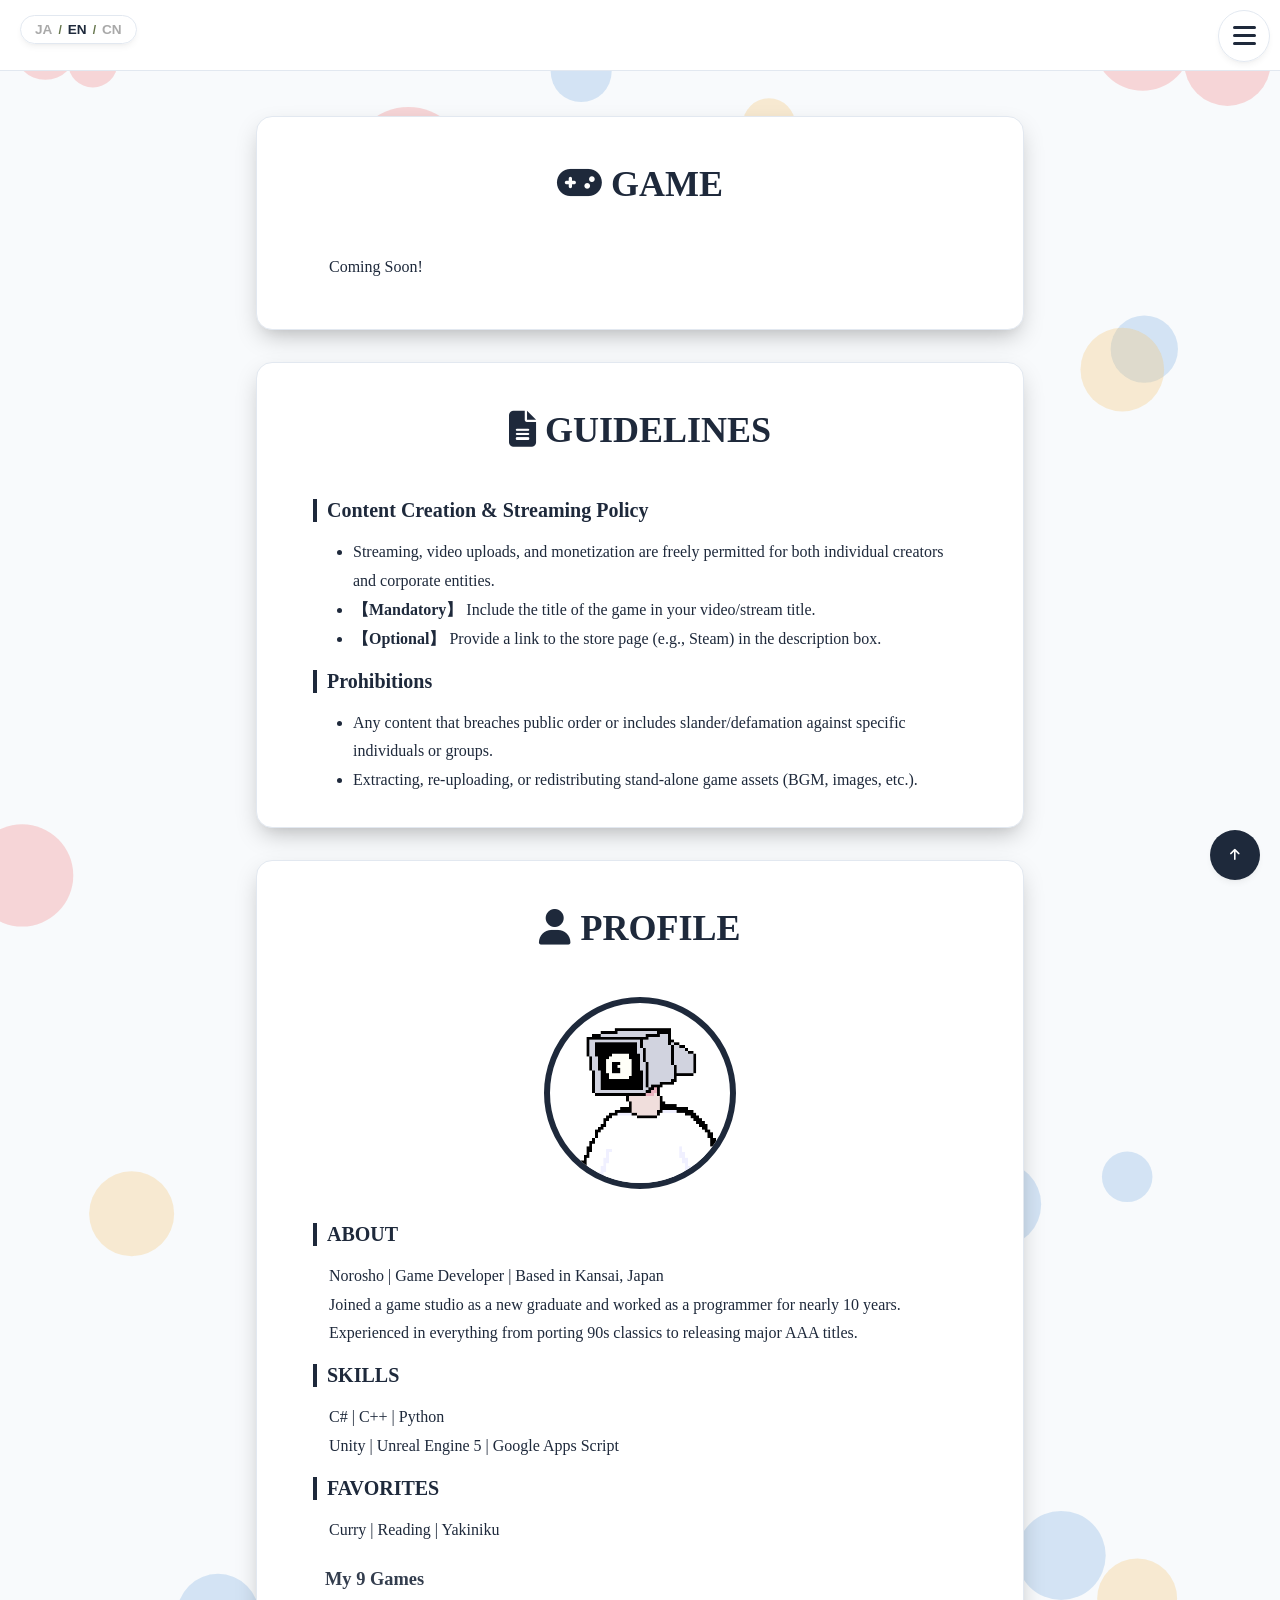
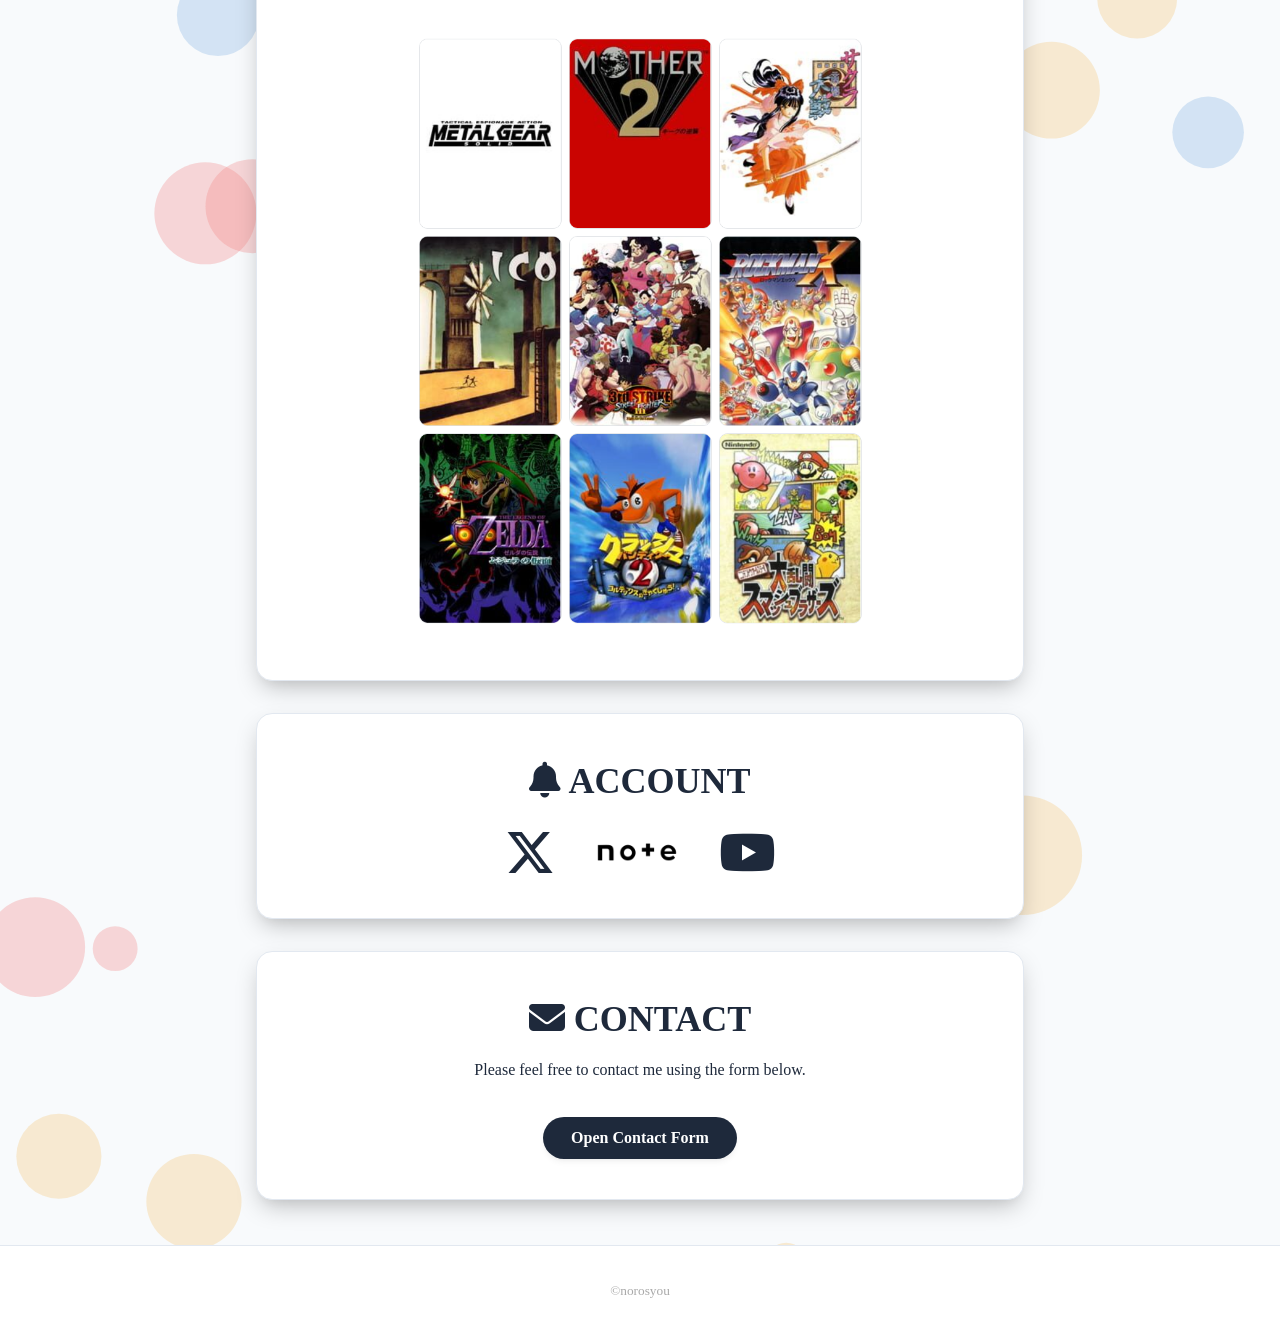
==== en/index.html @ 713cfb9b "tyousei" ====
<!DOCTYPE html>
<html lang="ja">
<head>
	<meta charset="utf-8">
	<title>norosyou</title>
	<meta name="description"  content="Game Developer norosyou's Official Website">
	<meta name="viewport" content="width=device-width,initial-scale=1.0">
	<link rel="stylesheet" type="text/css" href="../css/style.css">
	<link rel="stylesheet" href="https://cdnjs.cloudflare.com/ajax/libs/font-awesome/6.5.1/css/all.min.css"></head>
<body>
	<canvas id="bg-canvas"></canvas>
	<!-- 左上固定またはヘッダー左側に配置する言語切替ボタン -->
    <div class="lang-switch-container">
        <a href="../ja/index.html?noredirect=true" class="lang-switch-btn">JA</a>	
        <span class="lang-switch-divider">/</span>
        <a href="../en/index.html?noredirect=true" class="lang-switch-btn active">EN</a>
        <span class="lang-switch-divider">/</span>
        <a href="../zh-CN/index.html?noredirect=true" class="lang-switch-btn">CN</a>
    </div>	
	<header id="header">
	</header>
	<div class="openbtn1"><span></span><span></span><span></span></div>
	<nav id="g-nav">
		<div id="g-nav-list">
			<ul>
    <li><a id="GameBtn" href="#" class="fa fa-gamepad"> GAME</a></li>  
    <li><a id="GuidelinesBtn" href="#" class="fa fa-file-text"> GUIDELINES</a></li>
			<li><a id="ProfileBtn" href="#" class="fa fa-user"> PROFILE</a></li>  
			<li><a id="AccountBtn" href="#" class="fa fa-bell"> ACCOUNT</a></li>  
			<li><a id="ContactBtn" href="#" class="fa fa-envelope"> CONTACT</a></li>  
			</ul>
		</div>
	</nav>
	<div class="circle-bg"></div>
	<main id="main">
<section>
<div id="Game"></div>
<h1><i class="fa fa-gamepad"></i> GAME</h1>
<p>Coming Soon!</p>
</section>
<section>
<div id="Guidelines"></div>
<h1><i class="fa fa-file-text"></i> GUIDELINES</h1>			
<h2>Content Creation & Streaming Policy</h2>
<ul>
	<li>Streaming, video uploads, and monetization are freely permitted for both individual creators and corporate entities.</li>
	<li><strong>【Mandatory】</strong> Include the title of the game in your video/stream title.</li>
	<li><strong>【Optional】</strong> Provide a link to the store page (e.g., Steam) in the description box.</li>
</ul>
<h2>Prohibitions</h2>
<ul>
<li>Any content that breaches public order or includes slander/defamation against specific individuals or groups.</li>
<li>Extracting, re-uploading, or redistributing stand-alone game assets (BGM, images, etc.).</li>
</ul>
</section>
		<section>
			<div id="Profile"></div>
    		<h1><i class="fa fa-user"></i> PROFILE</h1>
			<div id="ProfileSelf">
				<img src="../resource/norosyou.png" alt="Norosyou">
			</div>
			<br>
    		<h2>ABOUT</h2>
      		<p>Norosho | Game Developer | Based in Kansai, Japan</p>
			<p>Joined a game studio as a new graduate and worked as a programmer for nearly 10 years.</p>
			<p>Experienced in everything from porting 90s classics to releasing major AAA titles.</p>
			<h2>SKILLS</h2>
			<p>C# | C++ | Python</p>
			<p>Unity | Unreal Engine 5 | Google Apps Script</p>
			<h2>FAVORITES</h2>
			<p>Curry | Reading | Yakiniku</p>
			<h3>My 9 Games</h3>
			<div id="My9Games">
				<img src="../resource/My9Games.png" alt="My9Games">
			</div>
    	</section>
	<section>
		<div id="Account"></div>
		<h1 class="account-title"><i class="fa-solid fa-bell"></i> ACCOUNT</h1>
		<div id="account-icon">
		<a href="https://x.com/norosyou" target="_blank" rel="noopener noreferrer" aria-label="X (Twitter)">
		<i class="fa-brands fa-x-twitter"></i>
		</a>
		<a href="https://note.com/norosyou" target="_blank" rel="noopener noreferrer" aria-label="note">
		<i><img src="../resource/note_square.png" alt="note" class="note-icon"></i>
		</a>
		<a href="https://www.youtube.com/@norosyou" target="_blank" rel="noopener noreferrer" aria-label="YouTube">
	    <i class="fa-brands fa-youtube"></i>
		</a>
		</div>
		</section>
		<section>
			<div id="Contact"></div>
			<h1 class="contact-title"><i class="fa fa-envelope"></i> CONTACT</h1>
			<div id="contact-text">
				<p>Please feel free to contact me using the form below.</p>
			</div>
			<div class="contact-btn-wrapper">
				<a href="https://forms.gle/取得したGoogleフォームのURL" target="_blank" rel="noopener" class="contact-btn">
					Open Contact Form
				</a>
			</div>
		</section>
	</main>
	<a id="page-top" href="#"><i class="fa fa-arrow-up"></i></a>
	<footer id="footer">
		<small>&copy;norosyou</small>
	</footer>
	<script src="https://code.jquery.com/jquery-3.4.1.min.js" integrity="sha256-CSXorXvZcTkaix6Yvo6HppcZGetbYMGWSFlBw8HfCJo="  crossorigin="anonymous"></script>
	<script src="../js/script.js"></script>
</body>
</html>
---- css/style.css ----
@charset "utf-8";

/*========= カラー変数定義 =========*/
:root {
  --bg-main: #f8fafc;        /* 全体背景 */
  --bg-card: #ffffff;        /* カード・セクション背景 */
  --bg-header: #ffffff;      /* ヘッダー背景 */
  --footer-bg: #ffffff;
  --footer-text: #a9a9a9;
  --text-main: #1e293b;      /* メイン文字色*/
  --accent-primary: #1e293b; /* メインアクセント */
  --border-color: #e2e8f0;   /* ボーダー・カード境界線 */
  --openbtn1-bg: rgba(255, 255, 255, 0.122);
  --openbtn1: #1e293b;
  --openbtn1-active: #ffffff;
  --g-nav-li-a: #ffffff;
  --g-nav-li-a-hover: #0088ff;
  --page-top-bg: #1e293b;
  --page-top-hover-bg: #1e293b;
  --lang-switch-bg: rgba(255, 255, 255, 0.122);
  --lang-switch-btn: #a9a9a9;
  --lang-switch-btn-active: #1e293b;
  --lang-switch-divider: #64744b;
  --lang-switch-btn-hover: #0088ff;
  --shadow-sm: 0 4px 6px -1px rgba(0, 0, 0, 0.05), 0 2px 4px -2px rgba(0, 0, 0, 0.05);
  --shadow-lg: 0 10px 25px -5px rgba(0, 0, 0, 0.25), 0 8px 10px -6px rgba(0, 0, 0, 0.04);
}

/*========= ナビゲーションのためのCSS ===============*/
/*アクティブになったエリア*/
#g-nav.panelactive{
  position:fixed;
  z-index: 700;
  top: 0;
  width:100%;
  height: 100%;
}

/*丸の拡大*/
.circle-bg{
  position: fixed;
  z-index:600;
  width: 100px;
  height: 100px;
  border-radius: 50%;
  background-color: var(--accent-primary);
  transform: scale(0);
  right:-50px;
  top:calc(50% - 50px);
  transition: all .6s;
}

.circle-bg.circleactive{
  transform: scale(50);
}

/*ナビゲーションの縦スクロール*/
#g-nav-list{
  display: none;
  position: relative;
  z-index: 999; 
  width: 100%;
  height: 100vh;
  overflow: auto;
  -webkit-overflow-scrolling: touch;
}

#g-nav.panelactive #g-nav-list{
  display: block;
}

#g-nav ul {
  opacity: 0;
  position: absolute;
  z-index: 999;
  top:50%;
  left:50%;
  transform: translate(-50%,-50%);
  margin: 0;
  padding: 0;
  width: max-content;
}

#g-nav.panelactive ul {
  opacity:1;
}

#g-nav.panelactive ul li{
  animation-name:gnaviAnime;
  animation-duration:1s;
  animation-delay:.2s;
  animation-fill-mode:forwards;
  opacity:0;
}
@keyframes gnaviAnime
{ 
  0% { opacity: 0;}
  100% { opacity: 1;}
}

#g-nav li{
  text-align: center; 
  list-style: none;
}

#g-nav li a{
  color: var(--g-nav-li-a);
  text-decoration: none;
  padding: 15px;
  text-transform: uppercase;
  letter-spacing: 0.1em;
  font-weight: bold;
  font-size: 1.5rem;
  transition: color 0.2s;
  display: flex;
  align-items: center;
  justify-content: center;
  gap: 8px;
  white-space: nowrap;

}

#g-nav li a:hover {
  color: var(--g-nav-li-a-hover);
}

/*========= ハンバーガーボタンのためのCSS ===============*/
.openbtn1{
  position:fixed;
  top:10px;
  right: 10px;
  z-index: 1000;
  cursor: pointer;
  width: 50px;
  height:50px;
  background-color: var(--openbtn1-bg);
  backdrop-filter: blur(8px);
  border-radius: 50%;
  border: 1px solid var(--border-color);
  box-shadow: var(--shadow-sm);
  transition: transform 0.3s ease; 
}
  
.openbtn1 span{
  display: inline-block;
  transition: all .4s;
  position: absolute;
  left: 14px;
  height: 3px;
  border-radius: 2px;
  width: 45%;
  background-color: var(--openbtn1);
}

.openbtn1:hover {
  transform: translateY(-3px);
}

.openbtn1 span:nth-of-type(1) { top:15px; }
.openbtn1 span:nth-of-type(2) { top:23px; }
.openbtn1 span:nth-of-type(3) { top:31px; }

.openbtn1.active span {
 background-color: var(--openbtn1-active);
}

.openbtn1.active span:nth-of-type(1) {
    top: 18px;
    left: 18px;
    transform: translateY(6px) rotate(-45deg);
    width: 30%;
}

.openbtn1.active span:nth-of-type(2) { opacity: 0; }

.openbtn1.active span:nth-of-type(3){
    top: 30px;
    left: 18px;
    transform: translateY(-6px) rotate(45deg);
    width: 30%;
}

/*========= レイアウトのためのCSS ===============*/

body{
  position: relative;
  background-color: var(--bg-main);
  color: var(--text-main);
  margin: 0;
  padding: 0;
}

#header{
  border-bottom: 1px solid var(--border-color);
  background: var(--bg-header);
  color: var(--text-main);
  text-align: center;
  padding: 35px;
  position: relative;
  z-index: 10;
  margin: 0;
}

main {
  padding: 1% 20%;
  background: var(--bg-main);
  z-index: 2;
}

#ProfileSelf img {
  display: block;
  border-radius: 50%;
  width: 180px;
  height: 180px;
  border: 6px solid var(--accent-primary);
  object-fit: cover;
  margin: 0 auto;
  padding: 0;
}

/* 「私を構成する9つのゲーム」の画像サイズ調整 */
#My9Games img  {
  display: block;
  max-width: 100%;
  width: 100%;
  max-width: 500px;
  height: auto; 
  margin: 0 auto;
  padding: 0;
}


section{
  padding: 1rem 2.5rem;
  margin: 2rem auto;
  max-width: 900px;
  color: var(--text-main);
  background: var(--bg-card); 
  border-radius: 16px;
  border: 1px solid var(--border-color);
  box-shadow: var(--shadow-lg);
  position: relative;
  z-index: 10;
}

/* ルートの基準フォントサイズ */
html {
  font-size: 16px;
}

/* h1: セクションのメインタイトル */
h1 {
  font-size: clamp(1.6rem, 3.5vw, 2.25rem);
  text-align: center;
  font-weight: 700;
  margin-bottom: 3rem;
  color: var(--accent-primary);
}

/* h2: サブ見出し */
h2 {
  font-size: 1.25rem;
  font-weight: 600;
  margin: 1rem;
  padding-left: 10px;
  border-left: 4px solid var(--accent-primary);
}

/* h3: 3次見出し（セクション内の小見出し） */
h3 {
  font-size: 1.15rem;
  font-weight: 600;
  margin-top: 1.5rem;
  margin-bottom: 0.5rem;
  margin-left: 1rem;
  margin-right: 1rem;
  padding-left: 0.75rem;
  color: var(--text-main);
  opacity: 0.9;
}

/* 本文 */
li {
  font-size: 1rem;
  line-height: 1.8;
  color: var(--text-main);
  margin: 0rem 1rem;
  padding: 0;
}

p {
  font-size: 1rem;
  line-height: 1.8;
  color: var(--text-main);
  margin: 0rem 2rem;
  padding: 0;
}

/* 最後の p タグの下余白を消して親要素との隙間を防ぐ */
p:last-child {
  margin-bottom: 2rem;
}

@media screen and (max-width: 768px) {
  main{
    padding: 1%;
  }
  section{
    padding: 1rem 1.2rem;
    margin: 2rem 0.5rem;
  }
}
/* アカウントアイコン全体の設定 */
.account-title {
  margin-bottom: 0rem;
}

#account-icon {
  text-align: center;
  display: flex;
  justify-content: center;
  align-items: center; 
  gap: 2rem;
  padding: 0;
  margin: 0;
}

#account-icon a {
  display: flex;
  align-items: center;
  justify-content: center;
  text-decoration: none;
  color: var(--text-main);
  transition: all 0.3s ease;
}

#account-icon a:hover {
  color: var(--accent-primary);
  transform: translateY(-4px);
}

/* note画像の設定 */
#account-icon .note-icon {
  height: 100px;
  width: auto;
  display: block;
}

/* Font Awesomeアイコン（Xなど）の設定 */
#account-icon a i {
  font-size: 50px;
  line-height: 1;
  display: flex;
  align-items: center;
}

/* CONTACTセクションの中央揃え */
.contact-title {
  margin-bottom: 1rem;
}

#contact-text p {
  text-align: center;
}
/* ボタンラッパーとボタンの配置調整 */
.contact-btn-wrapper {
  display: flex;
  justify-content: center;
  margin: 1.5rem;
}

.contact-btn {
  display: inline-block;
  padding: 12px 28px;
  background-color: var(--text-main, #18181b);
  color: #ffffff;
  text-decoration: none;
  font-weight: bold;
  border-radius: 30px;
  transition: all 0.3s ease;
  box-shadow: var(--shadow-sm);
}

.contact-btn:hover {
  transform: translateY(-3px);
  box-shadow: var(--shadow-sm);
  opacity: 0.9;
}

/* 右下固定の Page Top ボタン */
#page-top{
  position: fixed;
  right: 20px;
  bottom: 20px;
  z-index: 500;
  display: flex;
  align-items: center;
  justify-content: center;
  width: 50px;
  height: 50px;
  background-color: var(--page-top-bg);
  color: #ffffff;
  border-radius: 50%;
  text-decoration: none;
  font-size: 0.8rem;
  box-shadow: var(--shadow-sm);
  transition: all 0.3s ease;
}

#page-top:hover {
  background-color:var(--page-top-hover-bg);
  transform: translateY(-3px);
  box-shadow: var(--shadow-sm);
}

/* 左上固定の言語切替ボタン */
.lang-switch-container {
  position: fixed;
  top: 15px;
  left: 20px;
  z-index: 500;
  display: flex;
  align-items: center;
  gap: 6px;
  background: var(--lang-switch-bg);
  backdrop-filter: blur(8px);
  padding: 6px 14px;
  border-radius: 20px;
  border: 1px solid var(--border-color);
  box-shadow: var(--shadow-sm);
  font-family: sans-serif;
  font-size: 0.85rem;
  font-weight: bold;
}

.lang-switch-btn {
  color: var(--lang-switch-btn);
  text-decoration: none;
  transition: color 0.2s ease;
}

.lang-switch-btn:hover {
  color:var(--lang-switch-btn-hover);
}

.lang-switch-btn.active {
  color: var(--lang-switch-btn-active);
  pointer-events: none;
}

.lang-switch-divider {
  color: var(--lang-switch-divider);
  font-size: 0.75rem;
}

/* フッター */
#footer{
  text-align: center;
  color: var(--footer-text);
  background: var(--footer-bg);
  border-top: 1px solid var(--border-color);
  padding: 35px;
  position: relative;
  z-index: 10;
}

/* 背景パーティクル */
#bg-canvas {
  position: absolute;
  top: 0;
  left: 0;
  width: 100%;
  height: 100%;
  z-index: 1;          /* コンテンツの後ろに配置 */
  pointer-events: none;  /* ボタンなどのクリックを邪魔しない */
}
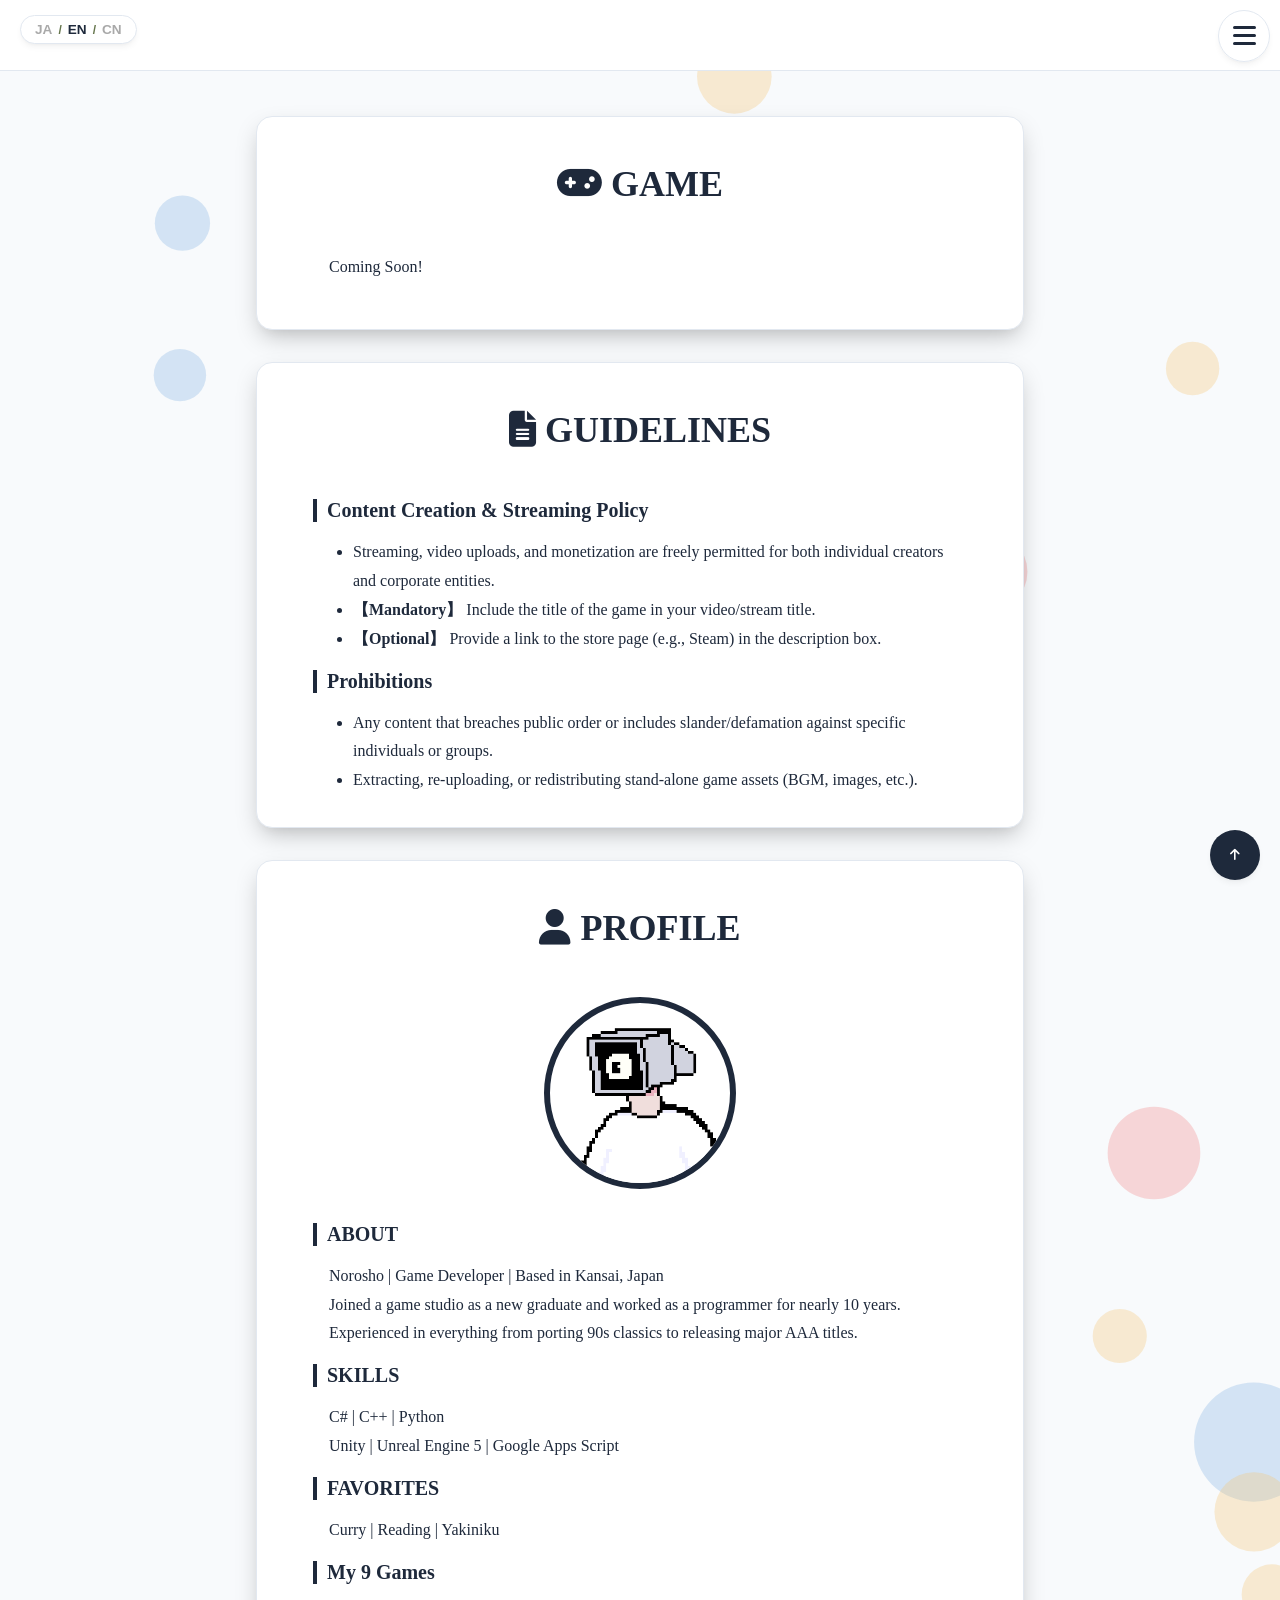
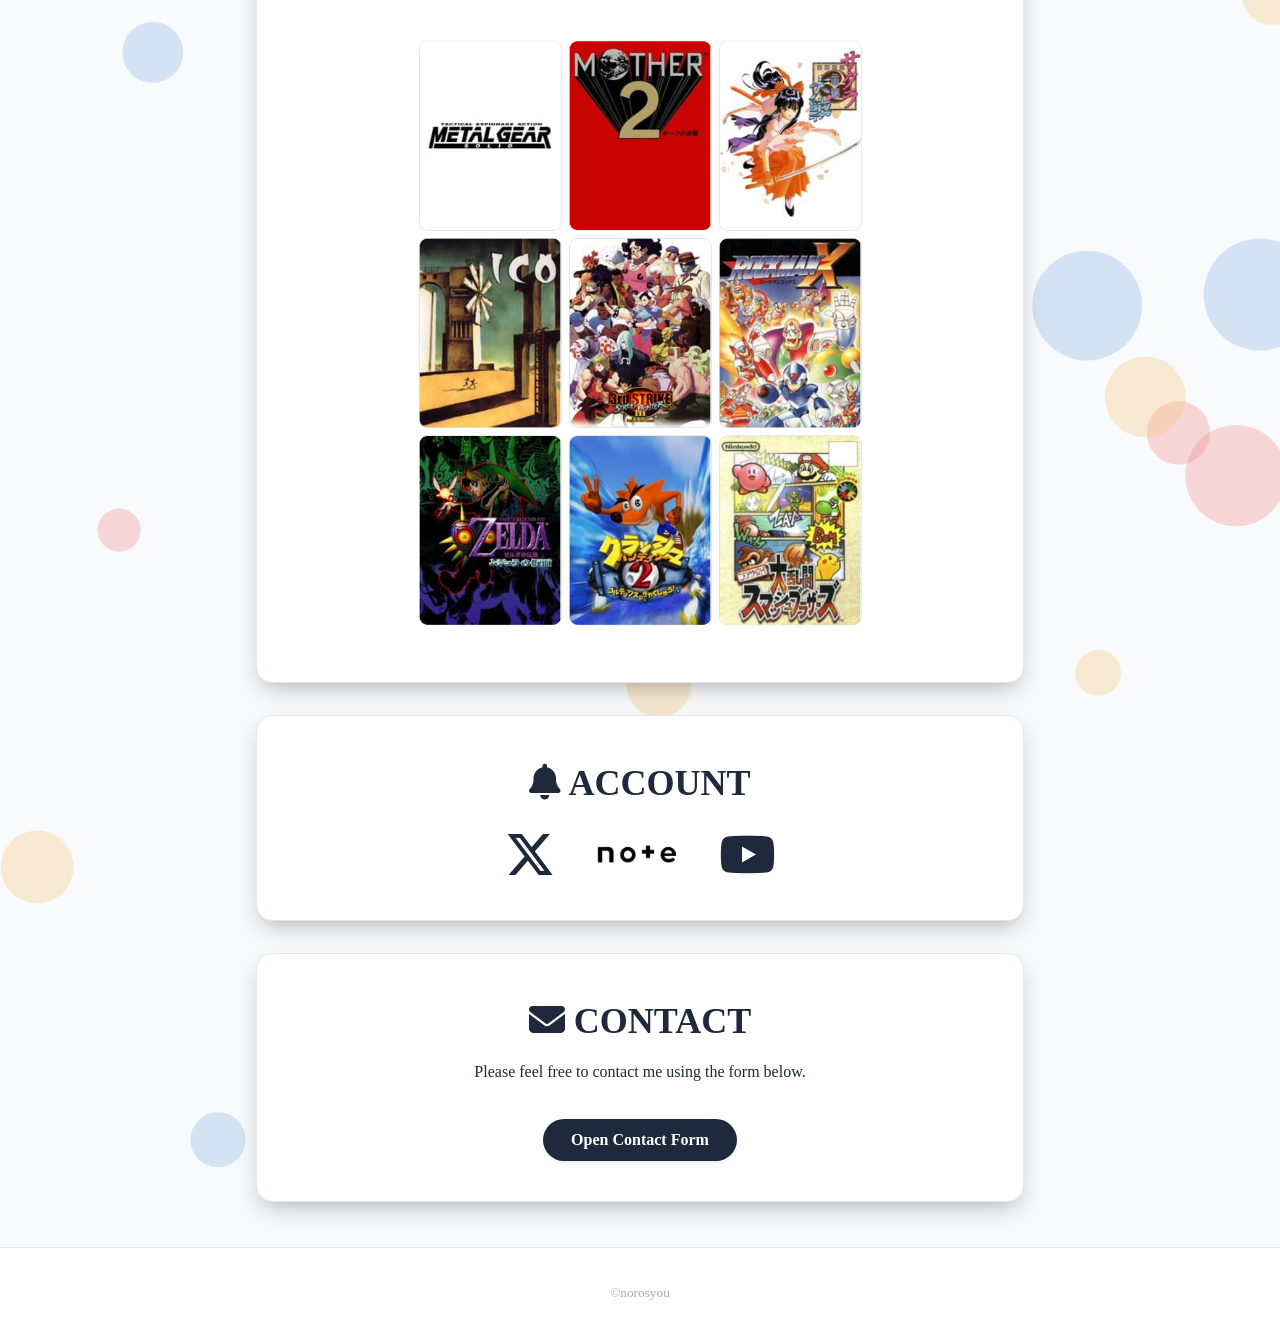
==== commit f46531d7: "my 9 Games" ====
--- a/en/index.html
+++ b/en/index.html
@@ -69,7 +69,7 @@
 			<p>Unity | Unreal Engine 5 | Google Apps Script</p>
 			<h2>FAVORITES</h2>
 			<p>Curry | Reading | Yakiniku</p>
-			<h3>My 9 Games</h3>
+			<h2>My 9 Games</h2>
 			<div id="My9Games">
 				<img src="../resource/My9Games.png" alt="My9Games">
 			</div>
--- a/css/style.css
+++ b/css/style.css
@@ -17,7 +17,7 @@
   --g-nav-li-a-hover: #0088ff;
   --page-top-bg: #1e293b;
   --page-top-hover-bg: #1e293b;
-  --lang-switch-bg: rgba(255, 255, 255, 0.122);
+  --lang-switch-bg: #ffffff;
   --lang-switch-btn: #a9a9a9;
   --lang-switch-btn-active: #1e293b;
   --lang-switch-divider: #64744b;
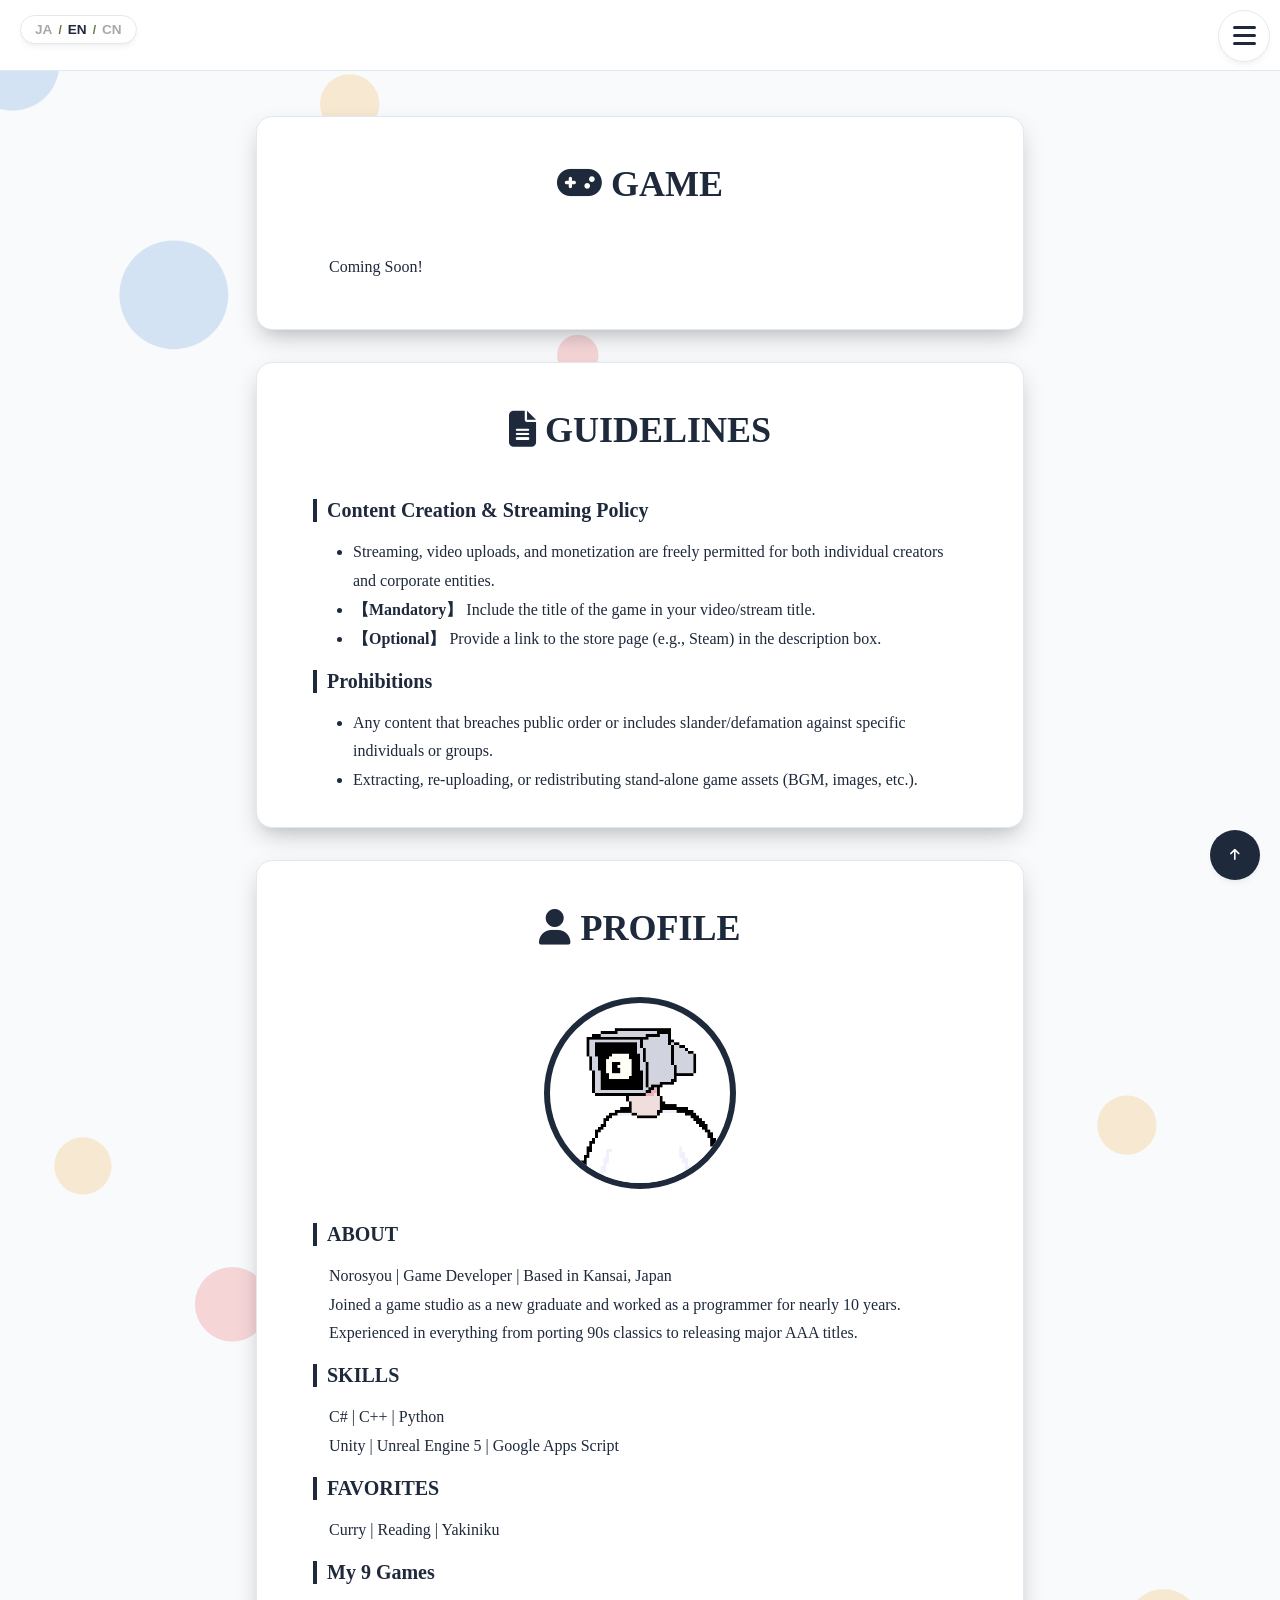
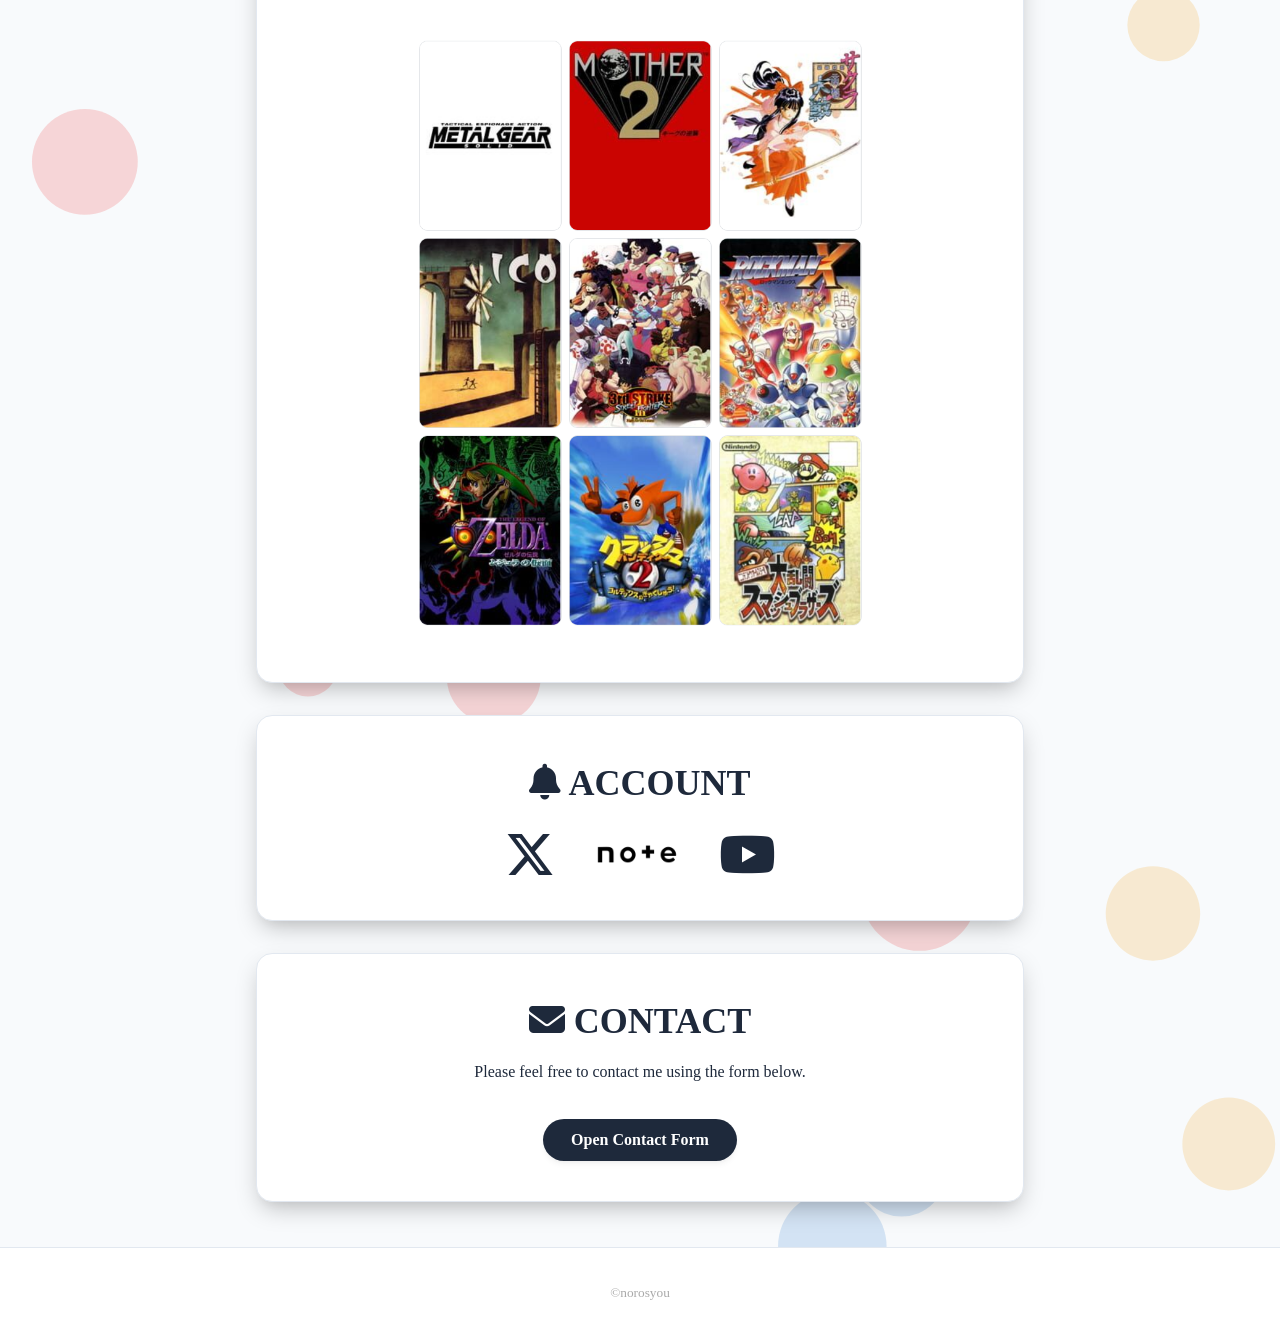
==== commit a8544b78: "index.html の更新" ====
--- a/en/index.html
+++ b/en/index.html
@@ -61,7 +61,7 @@
 			</div>
 			<br>
     		<h2>ABOUT</h2>
-      		<p>Norosho | Game Developer | Based in Kansai, Japan</p>
+      		<p>Norosyou | Game Developer | Based in Kansai, Japan</p>
 			<p>Joined a game studio as a new graduate and worked as a programmer for nearly 10 years.</p>
 			<p>Experienced in everything from porting 90s classics to releasing major AAA titles.</p>
 			<h2>SKILLS</h2>
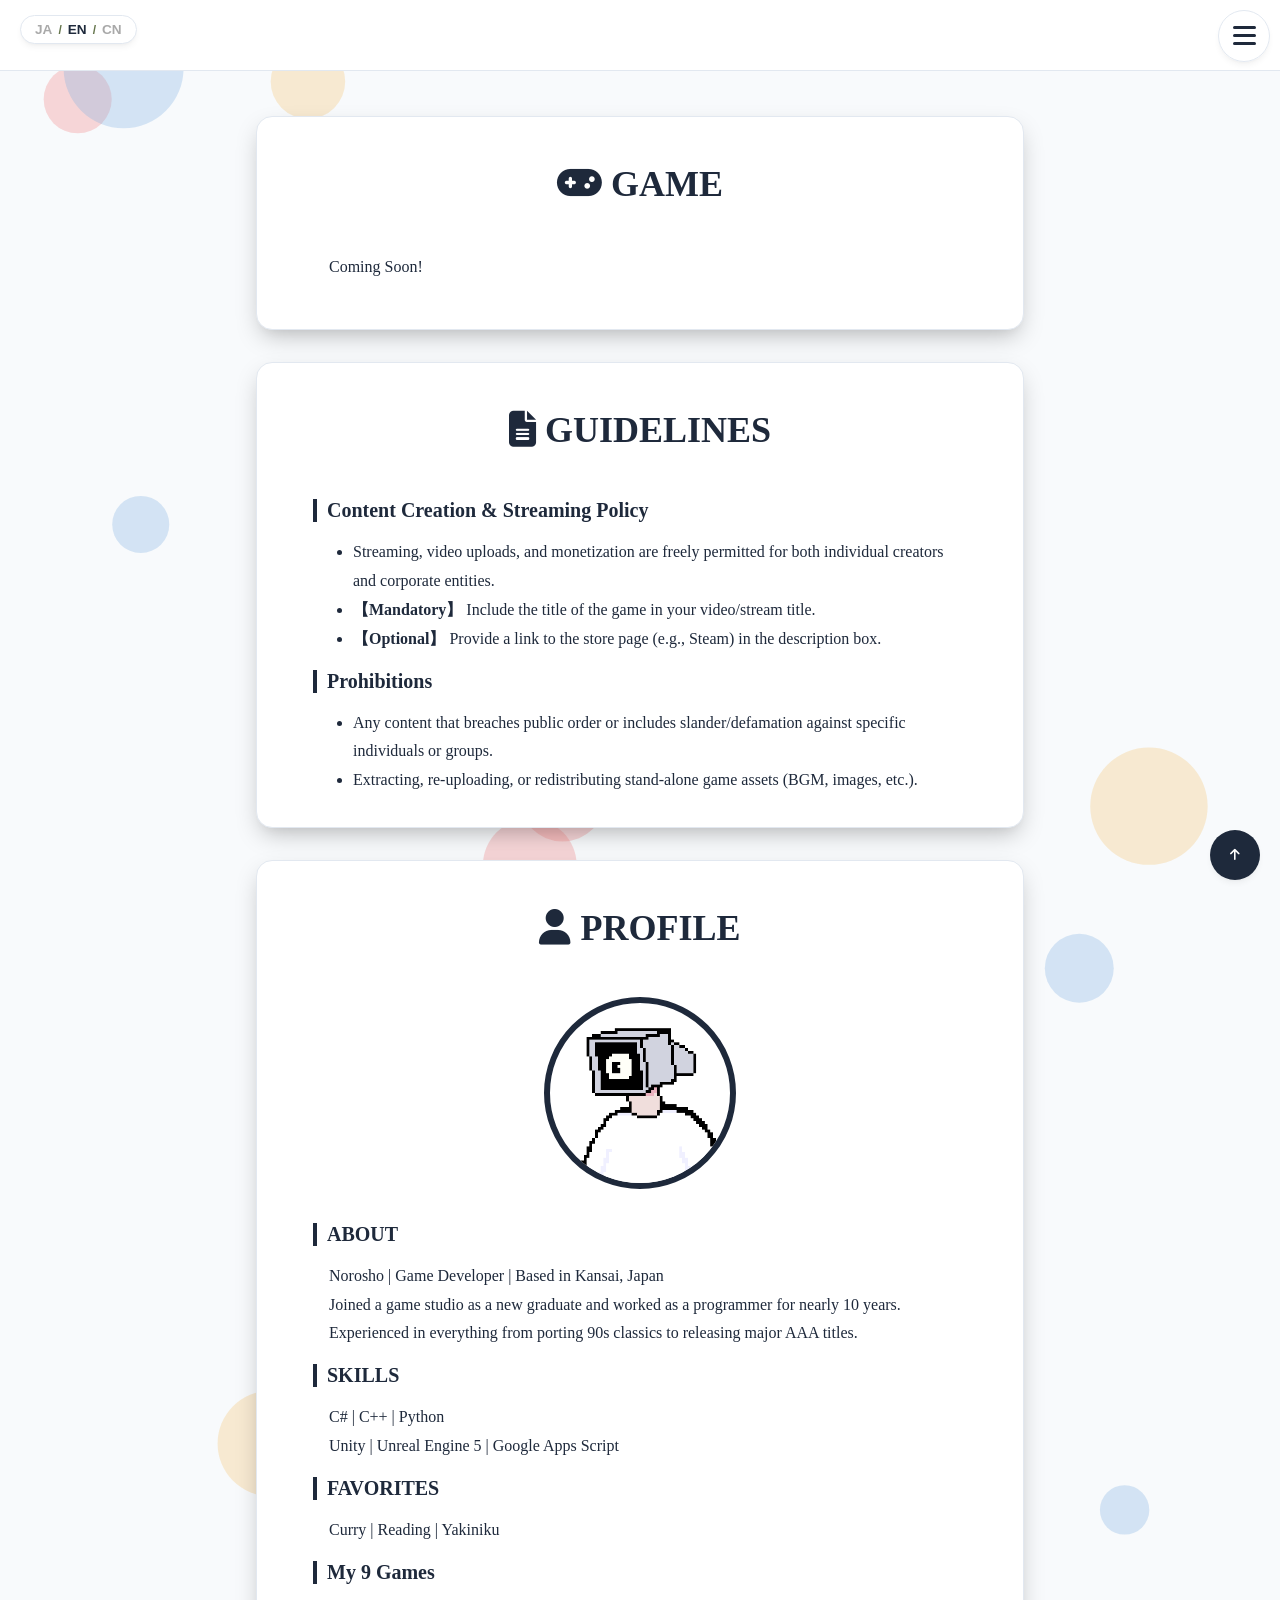
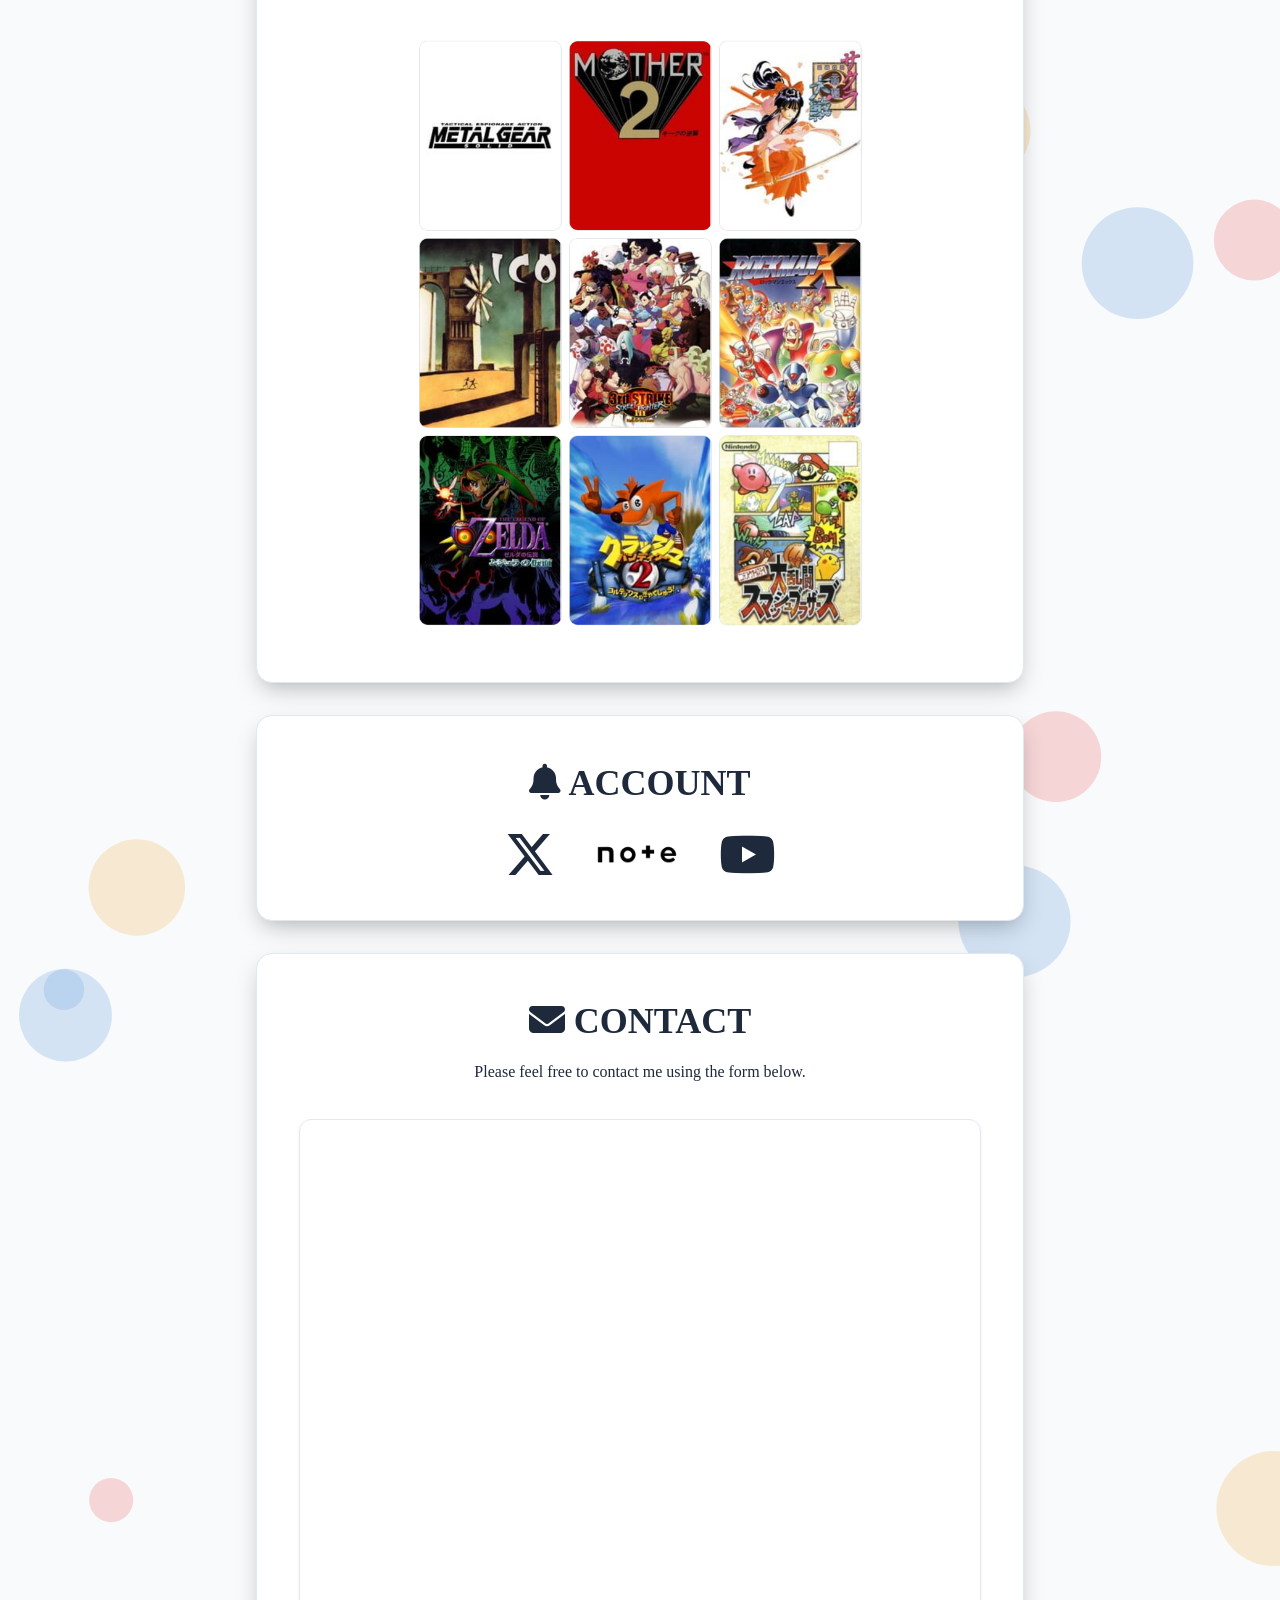
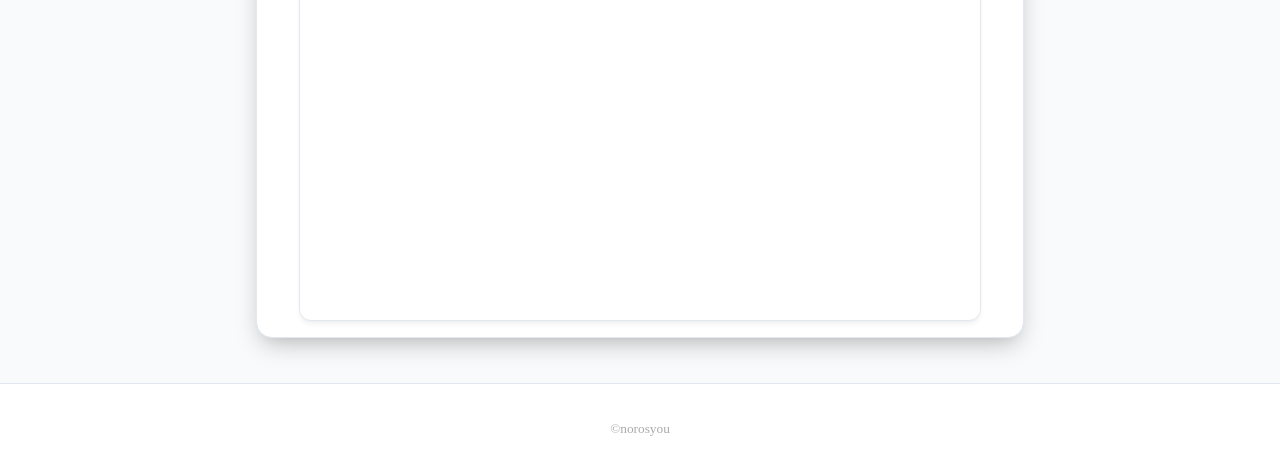
==== commit 83c28ef6: "フォーム追加" ====
--- a/en/index.html
+++ b/en/index.html
@@ -61,7 +61,7 @@
 			</div>
 			<br>
     		<h2>ABOUT</h2>
-      		<p>Norosyou | Game Developer | Based in Kansai, Japan</p>
+      		<p>Norosho | Game Developer | Based in Kansai, Japan</p>
 			<p>Joined a game studio as a new graduate and worked as a programmer for nearly 10 years.</p>
 			<p>Experienced in everything from porting 90s classics to releasing major AAA titles.</p>
 			<h2>SKILLS</h2>
@@ -95,10 +95,16 @@
 			<div id="contact-text">
 				<p>Please feel free to contact me using the form below.</p>
 			</div>
-			<div class="contact-btn-wrapper">
-				<a href="https://forms.gle/取得したGoogleフォームのURL" target="_blank" rel="noopener" class="contact-btn">
-					Open Contact Form
-				</a>
+			<div class="google-form-wrapper">
+				<iframe 
+					src="https://docs.google.com/forms/d/e/1FAIpQLSdZ-94XayOc2O5N_hapjPuFJv3cIOVJhQOa7vU4EU-iLfKY9Q/viewform?embedded=true" 
+					width="100%" 
+					height="800" 
+					frameborder="0" 
+					marginheight="0" 
+					marginwidth="0">
+					読み込んでいます…
+				</iframe>
 			</div>
 		</section>
 	</main>
--- a/css/style.css
+++ b/css/style.css
@@ -354,7 +354,7 @@
   align-items: center;
 }
 
-/* CONTACTセクションの中央揃え */
+/* CONTACTセクション */
 .contact-title {
   margin-bottom: 1rem;
 }
@@ -362,29 +362,25 @@
 #contact-text p {
   text-align: center;
 }
-/* ボタンラッパーとボタンの配置調整 */
-.contact-btn-wrapper {
-  display: flex;
-  justify-content: center;
-  margin: 1.5rem;
-}
-
-.contact-btn {
-  display: inline-block;
-  padding: 12px 28px;
-  background-color: var(--text-main, #18181b);
-  color: #ffffff;
-  text-decoration: none;
-  font-weight: bold;
-  border-radius: 30px;
-  transition: all 0.3s ease;
+
+/*========= CONTACT フォーム埋め込み用CSS ===============*/
+.google-form-wrapper {
+  position: relative;
+  width: 100%;
+  max-width: 680px;
+  margin: 1.5rem auto 0;
+  border-radius: 12px;
+  overflow: hidden;
+  border: 1px solid var(--border-color);
   box-shadow: var(--shadow-sm);
-}
-
-.contact-btn:hover {
-  transform: translateY(-3px);
-  box-shadow: var(--shadow-sm);
-  opacity: 0.9;
+  background-color: #ffffff;
+}
+
+.google-form-wrapper iframe {
+  display: block;
+  width: 100%;
+  min-height: 750px; /* フォームの項目数に合わせてスクロールが出ない高さに調整してください */
+  border: none;
 }
 
 /* 右下固定の Page Top ボタン */
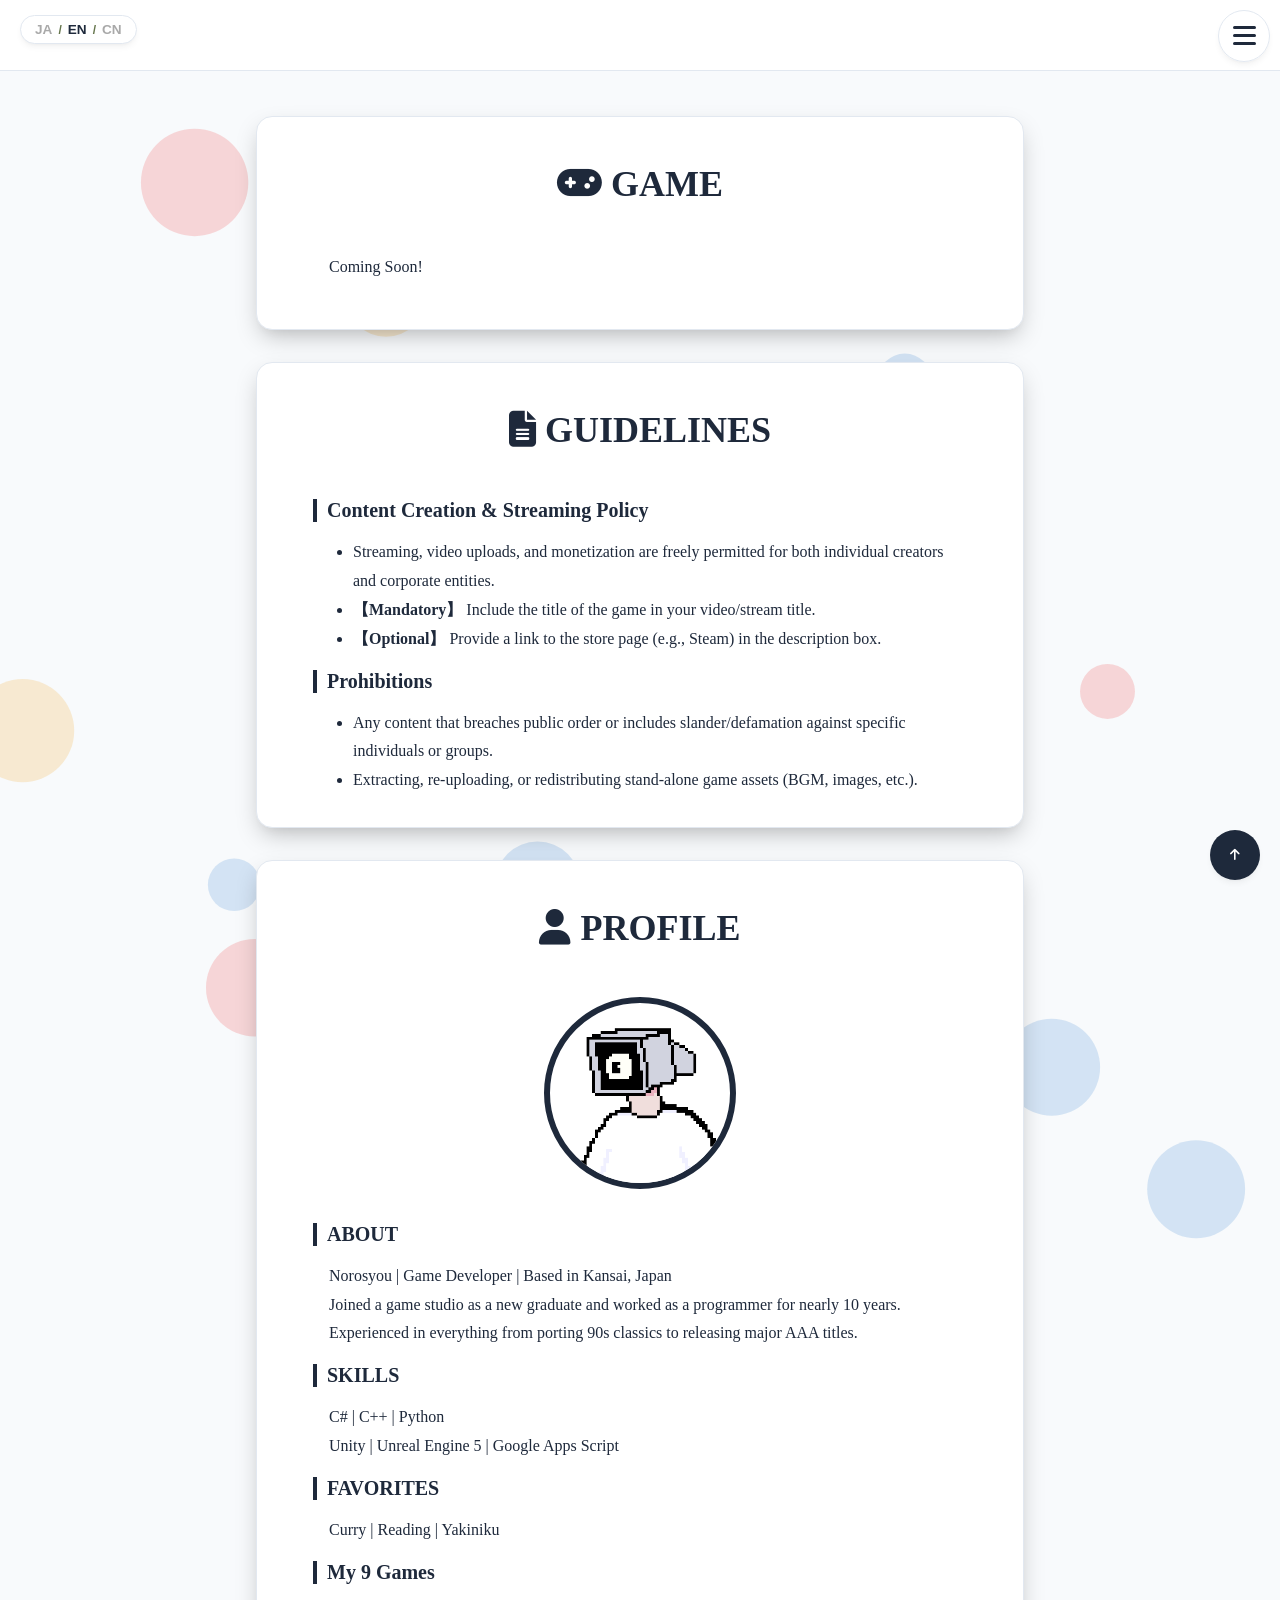
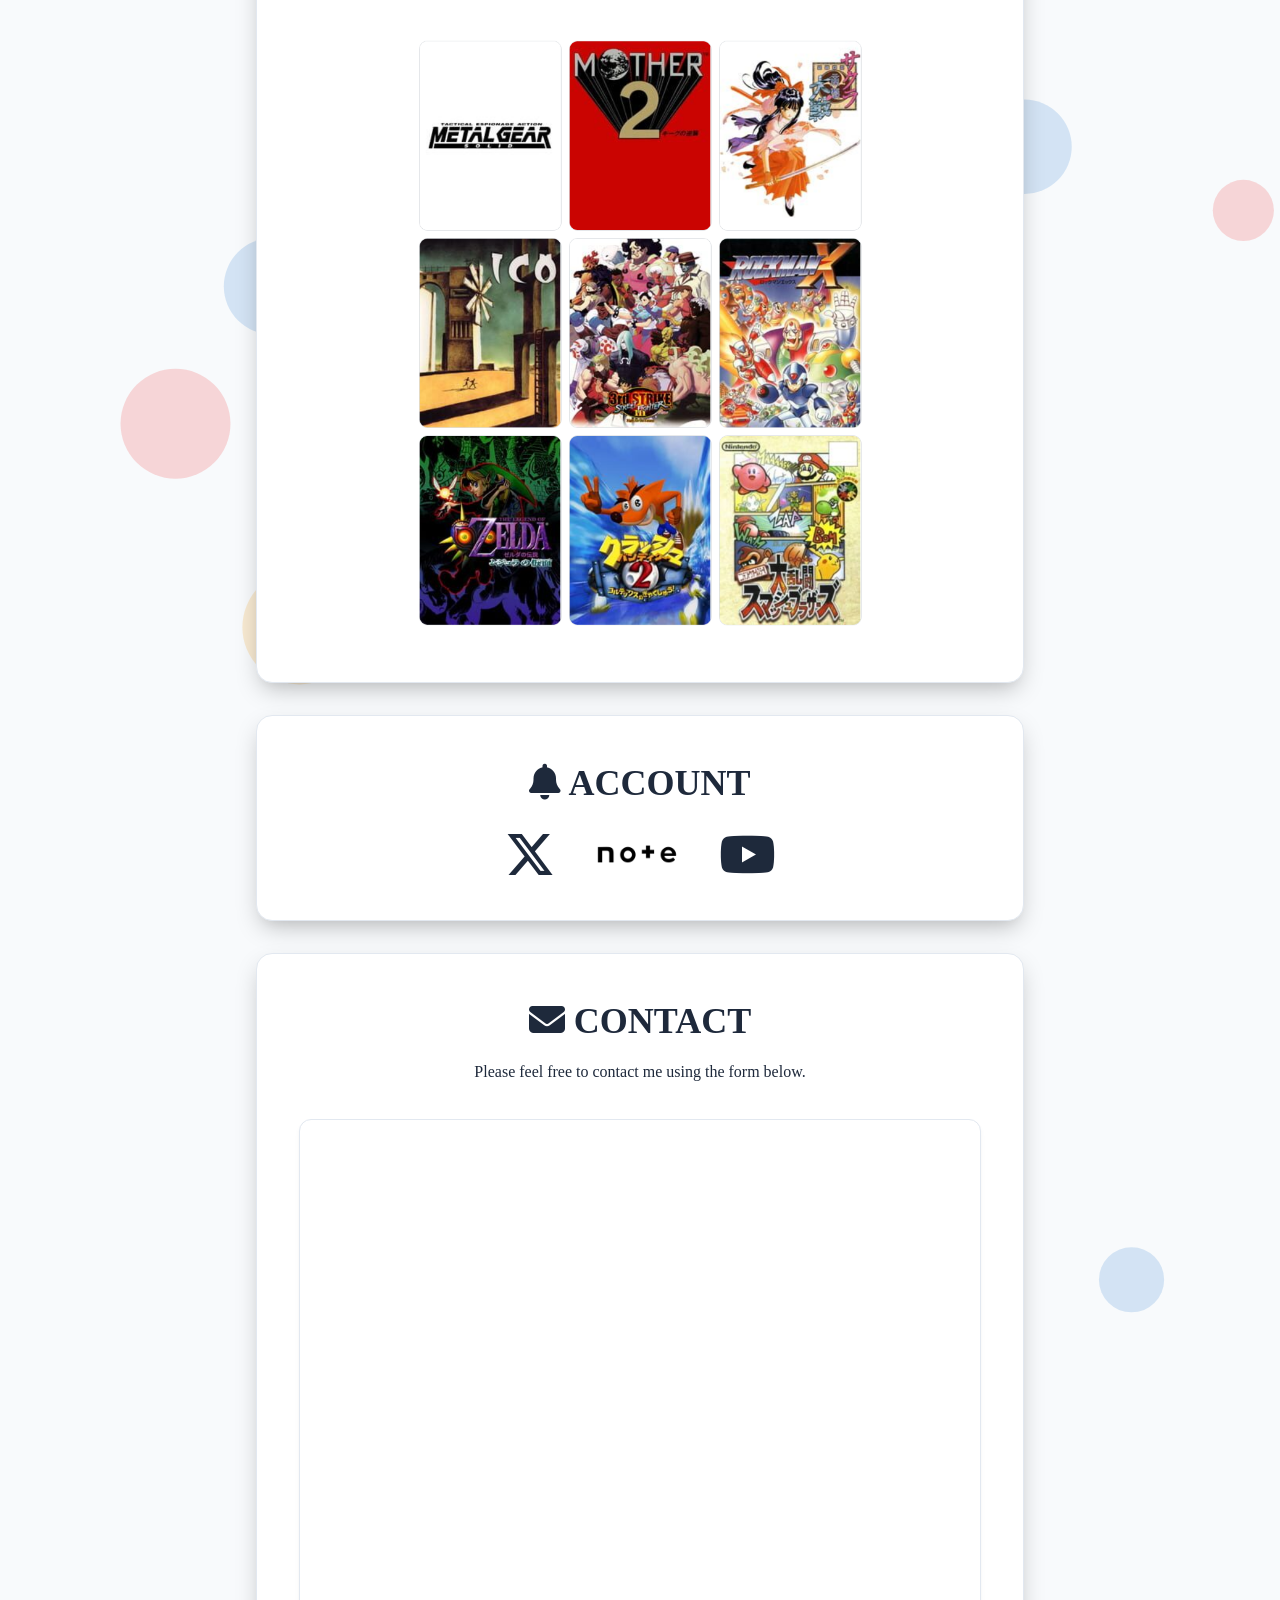
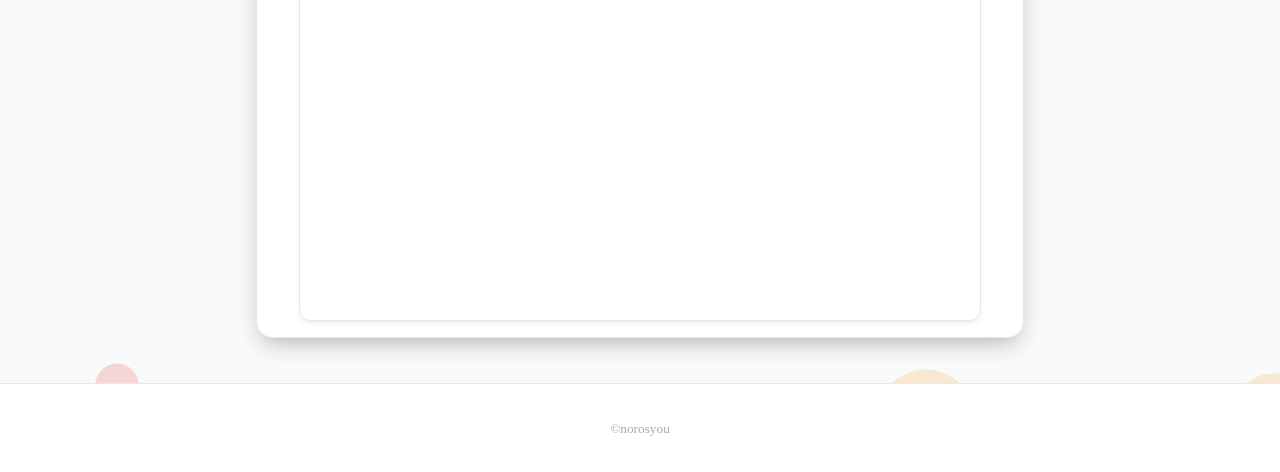
==== commit f544009b: "Merge branch 'main' of https://github.com/norosyou/norosyou.github.io" ====
--- a/en/index.html
+++ b/en/index.html
@@ -61,7 +61,7 @@
 			</div>
 			<br>
     		<h2>ABOUT</h2>
-      		<p>Norosho | Game Developer | Based in Kansai, Japan</p>
+      		<p>Norosyou | Game Developer | Based in Kansai, Japan</p>
 			<p>Joined a game studio as a new graduate and worked as a programmer for nearly 10 years.</p>
 			<p>Experienced in everything from porting 90s classics to releasing major AAA titles.</p>
 			<h2>SKILLS</h2>
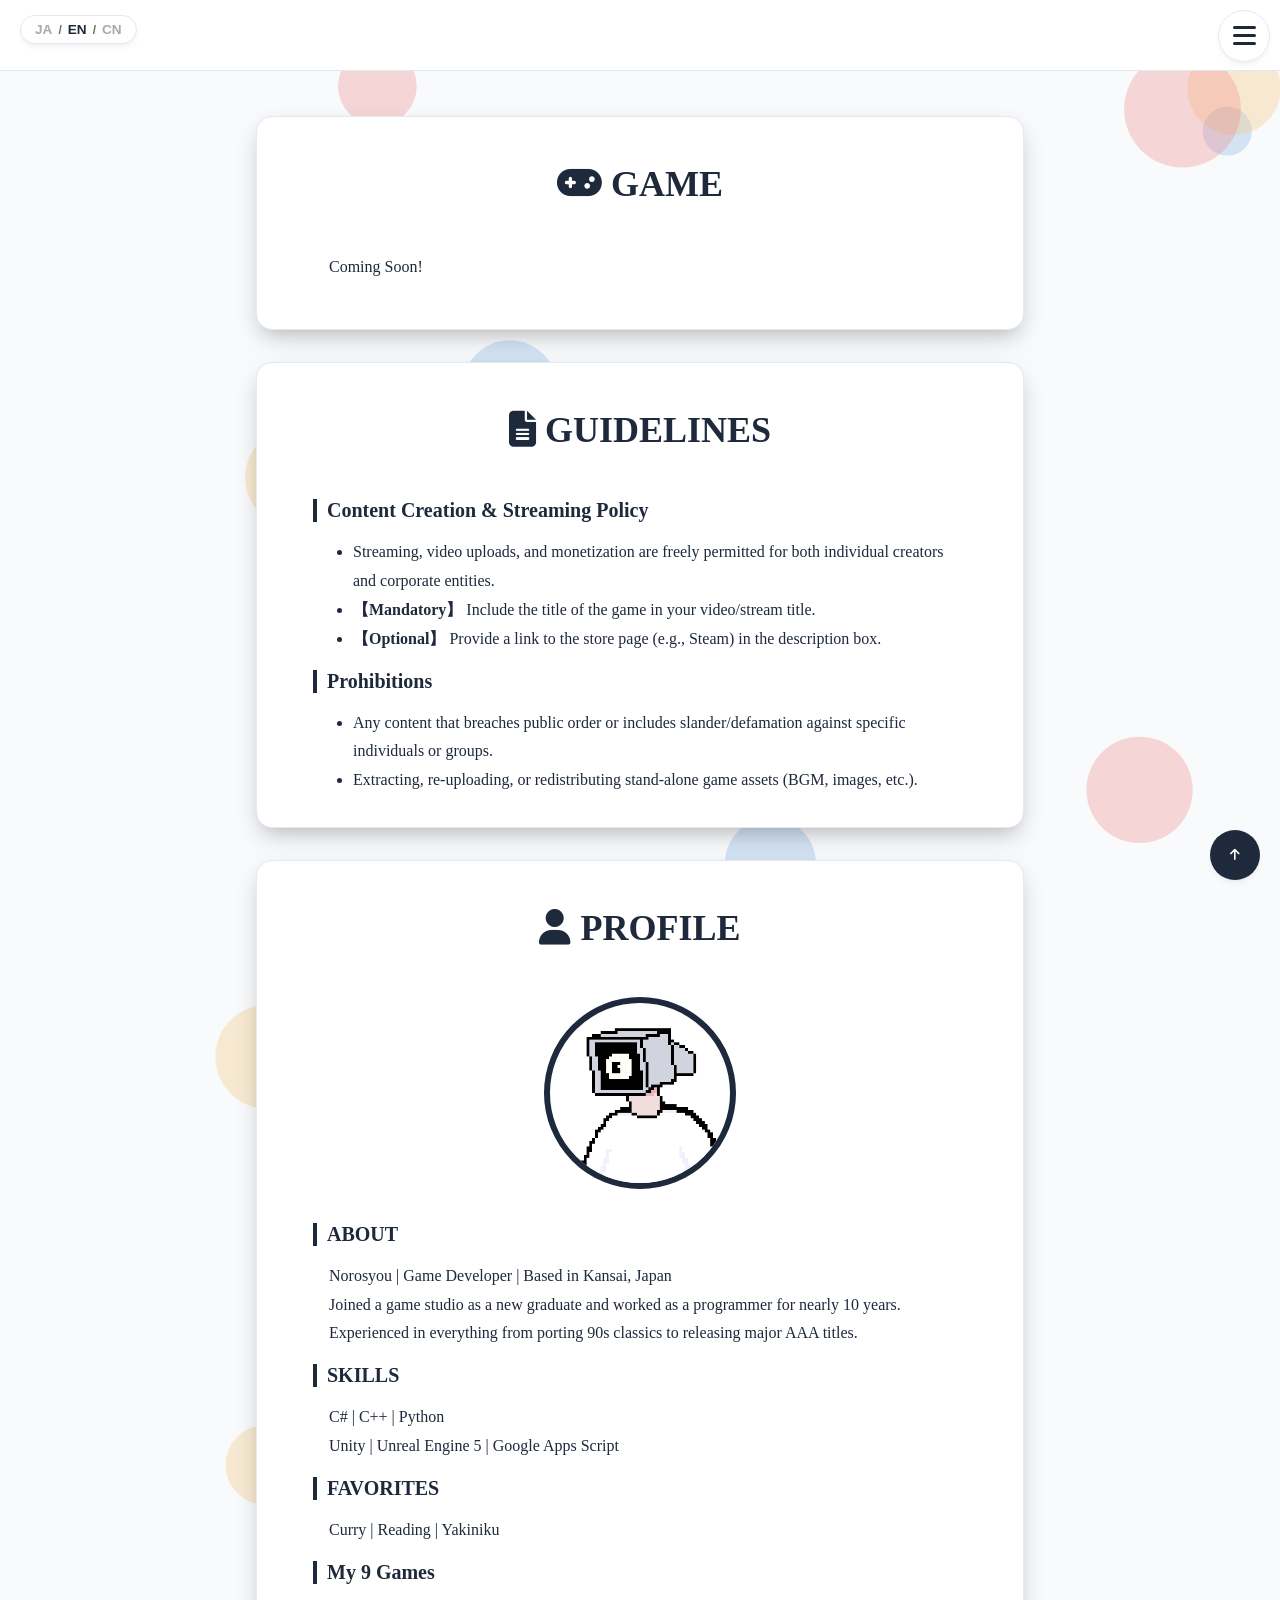
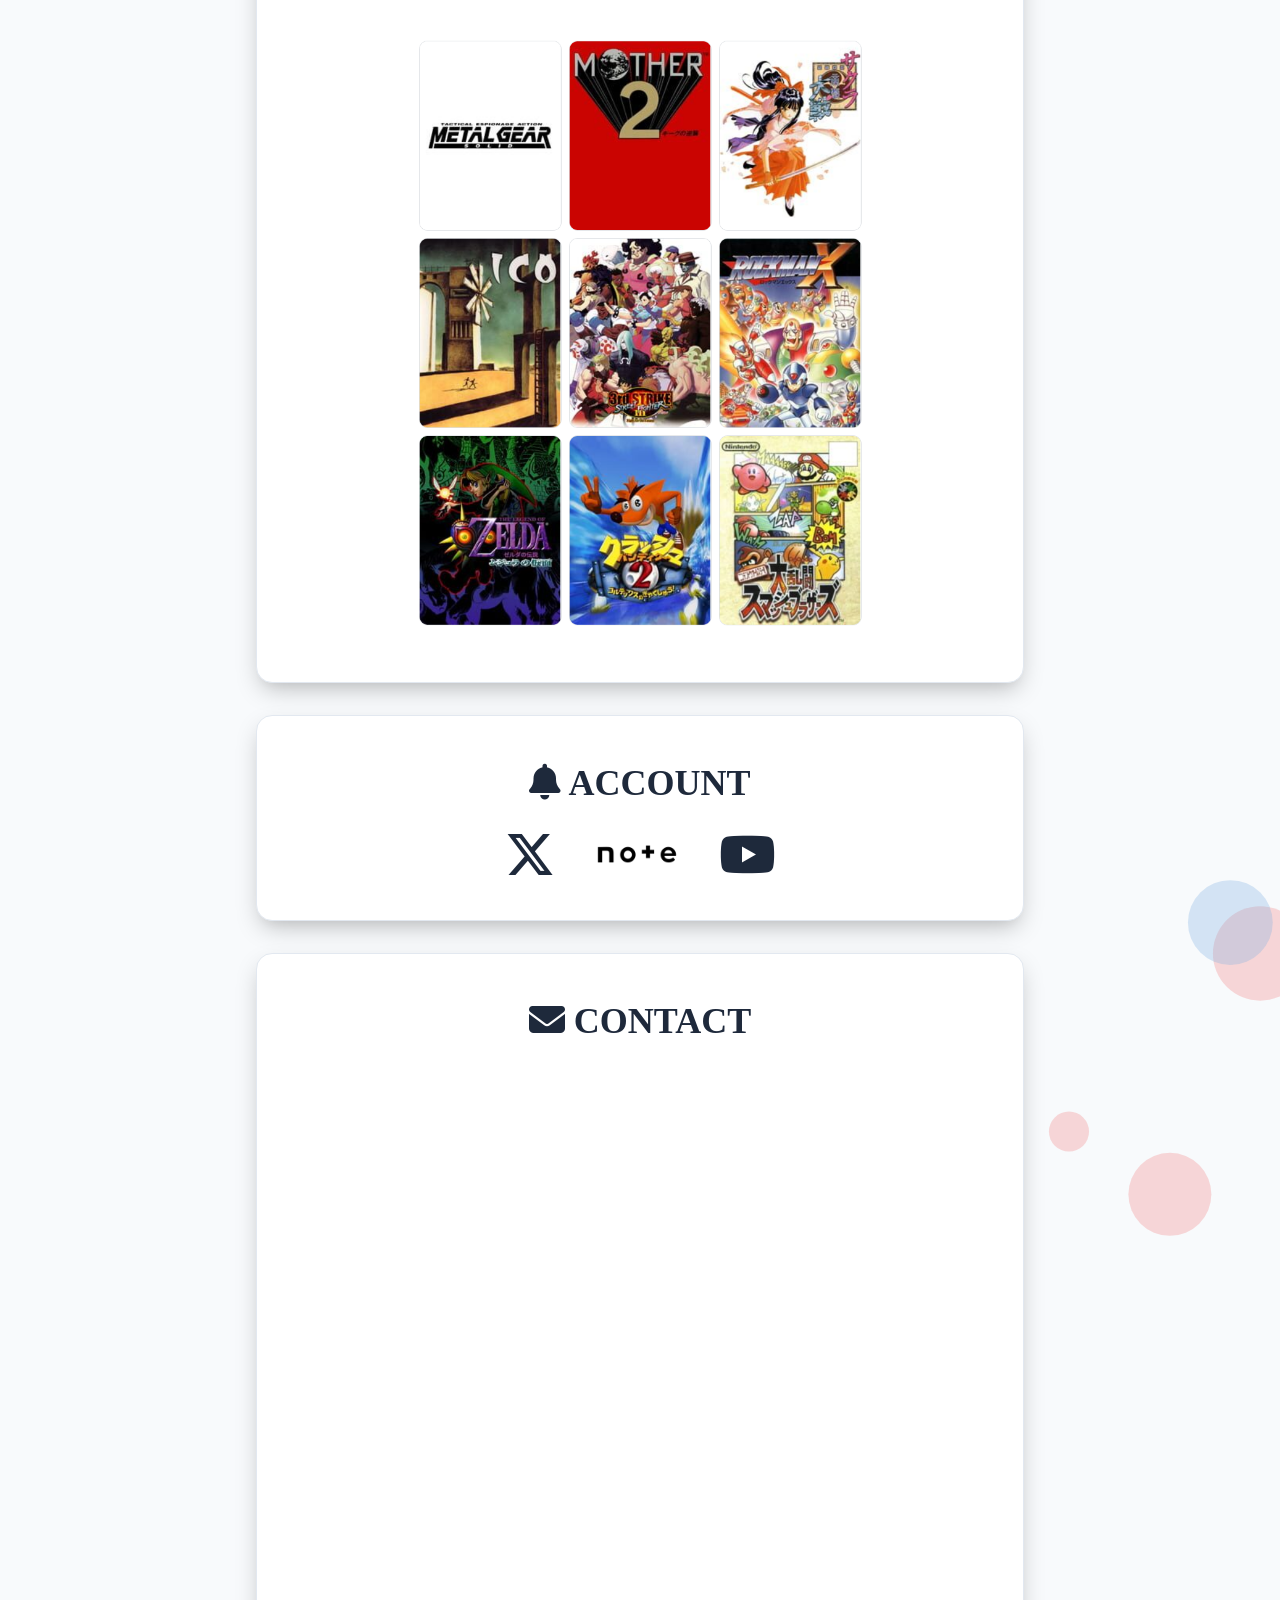
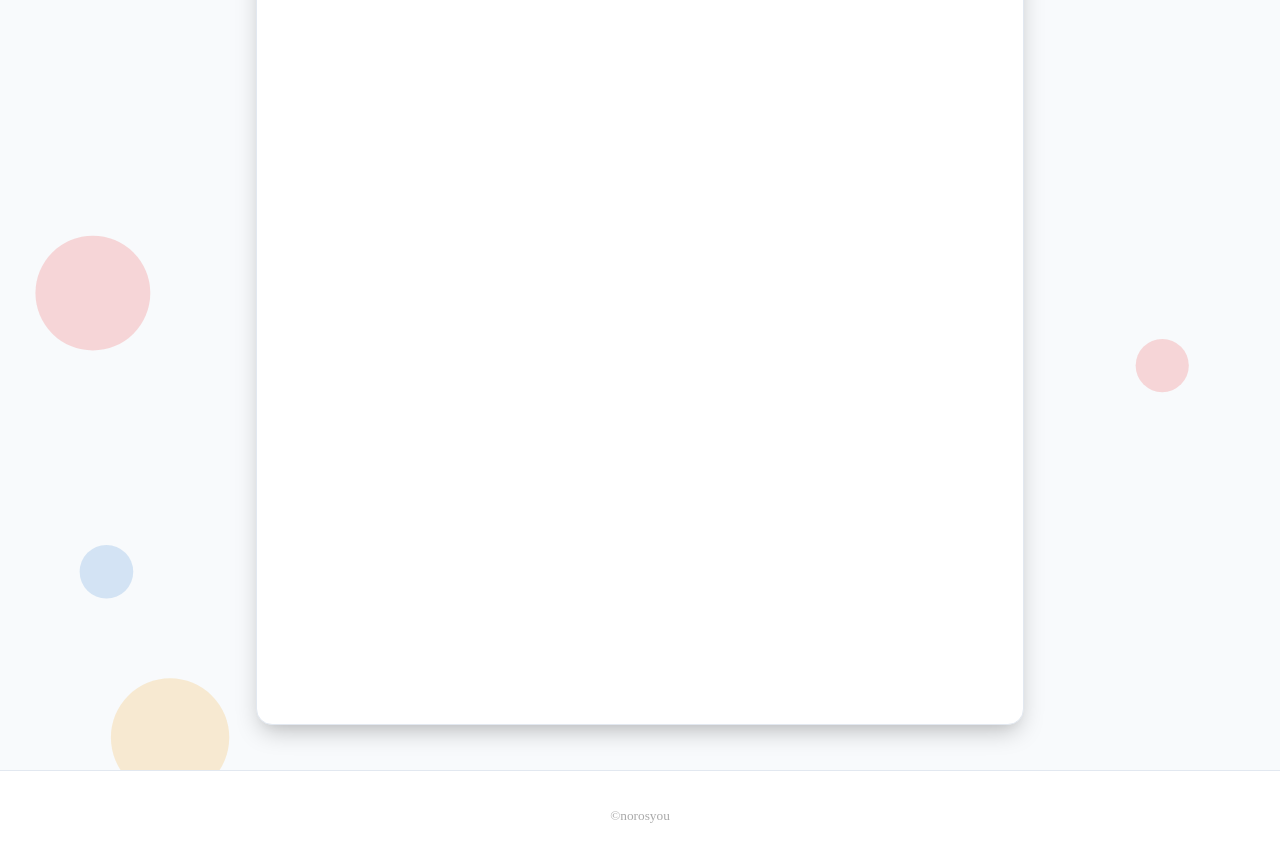
==== commit 49693978: "googleフォーム調整" ====
--- a/en/index.html
+++ b/en/index.html
@@ -92,9 +92,6 @@
 		<section>
 			<div id="Contact"></div>
 			<h1 class="contact-title"><i class="fa fa-envelope"></i> CONTACT</h1>
-			<div id="contact-text">
-				<p>Please feel free to contact me using the form below.</p>
-			</div>
 			<div class="google-form-wrapper">
 				<iframe 
 					src="https://docs.google.com/forms/d/e/1FAIpQLSdZ-94XayOc2O5N_hapjPuFJv3cIOVJhQOa7vU4EU-iLfKY9Q/viewform?embedded=true" 
--- a/css/style.css
+++ b/css/style.css
@@ -359,27 +359,20 @@
   margin-bottom: 1rem;
 }
 
-#contact-text p {
-  text-align: center;
-}
-
 /*========= CONTACT フォーム埋め込み用CSS ===============*/
 .google-form-wrapper {
   position: relative;
   width: 100%;
   max-width: 680px;
-  margin: 1.5rem auto 0;
   border-radius: 12px;
   overflow: hidden;
-  border: 1px solid var(--border-color);
-  box-shadow: var(--shadow-sm);
   background-color: #ffffff;
 }
 
 .google-form-wrapper iframe {
   display: block;
   width: 100%;
-  min-height: 750px; /* フォームの項目数に合わせてスクロールが出ない高さに調整してください */
+  height: 1250px; /* フォームの項目数に合わせてスクロールが出ない高さに調整 */
   border: none;
 }
 
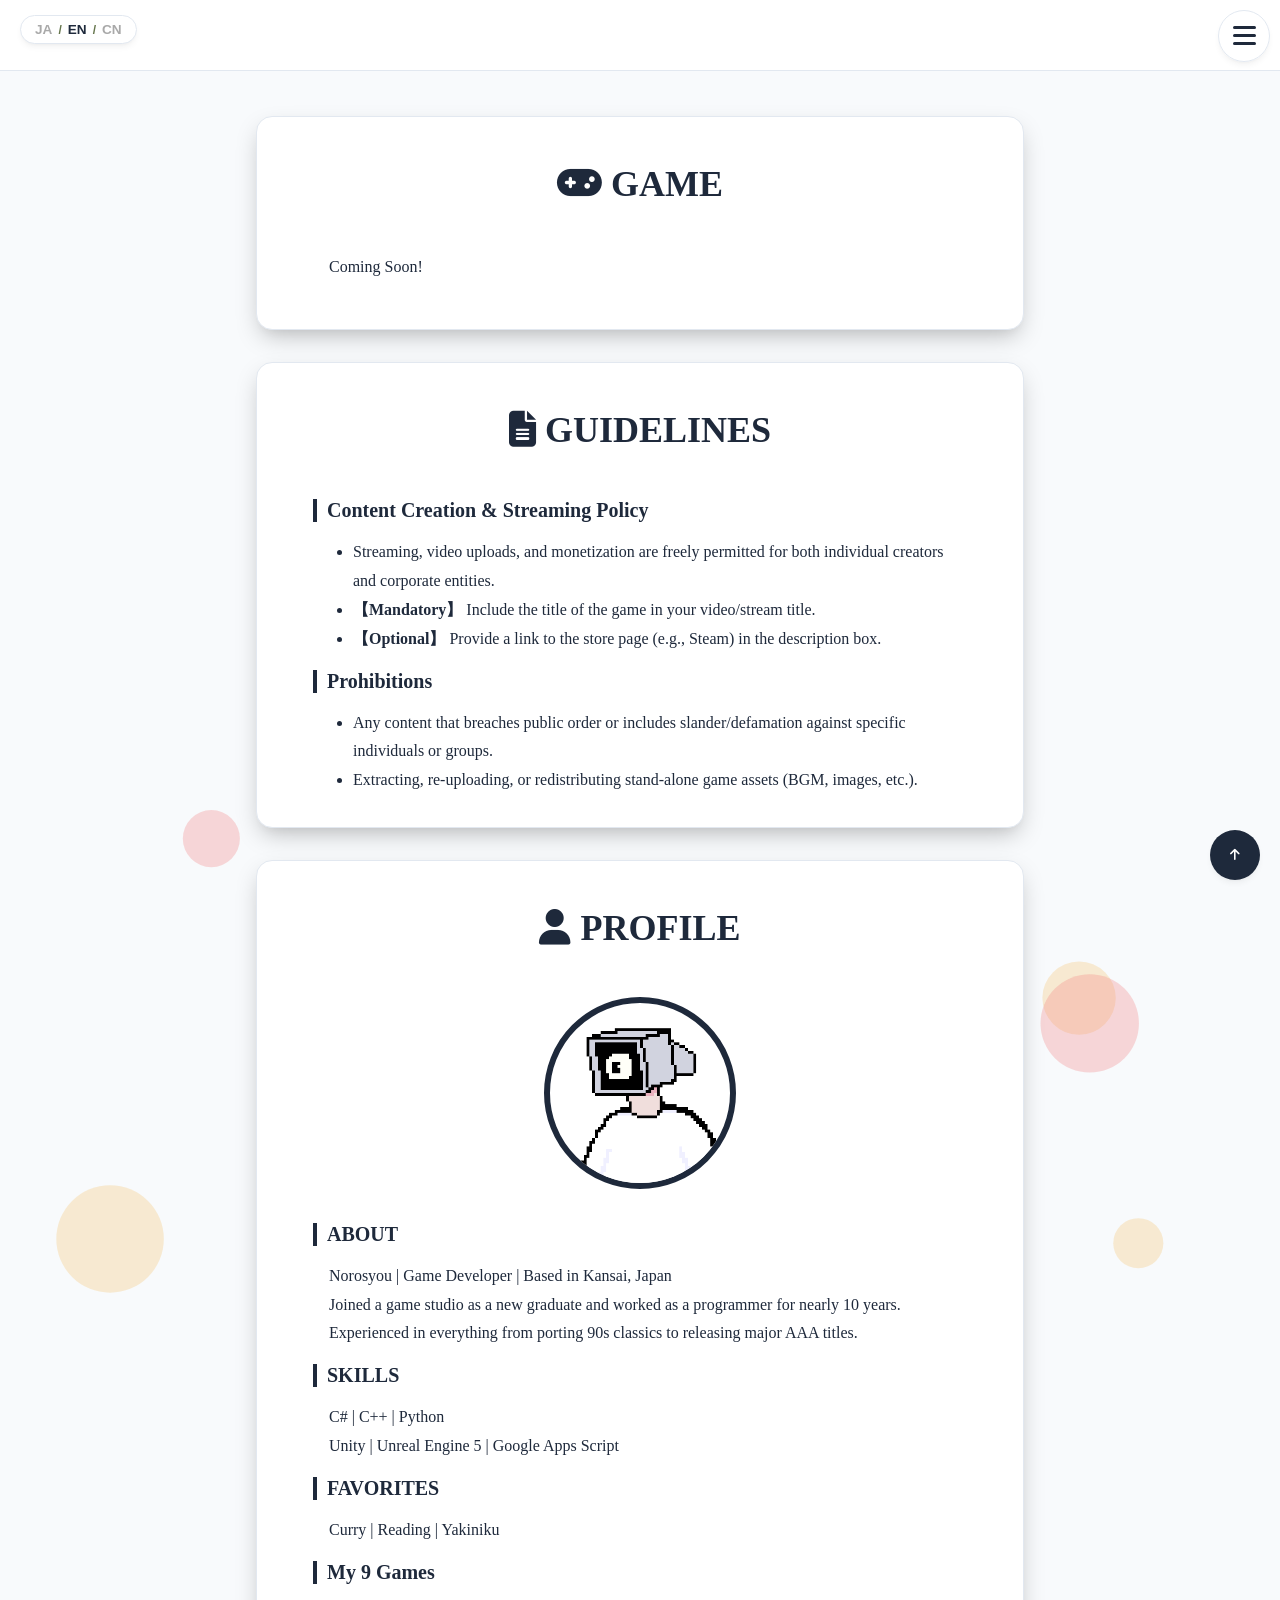
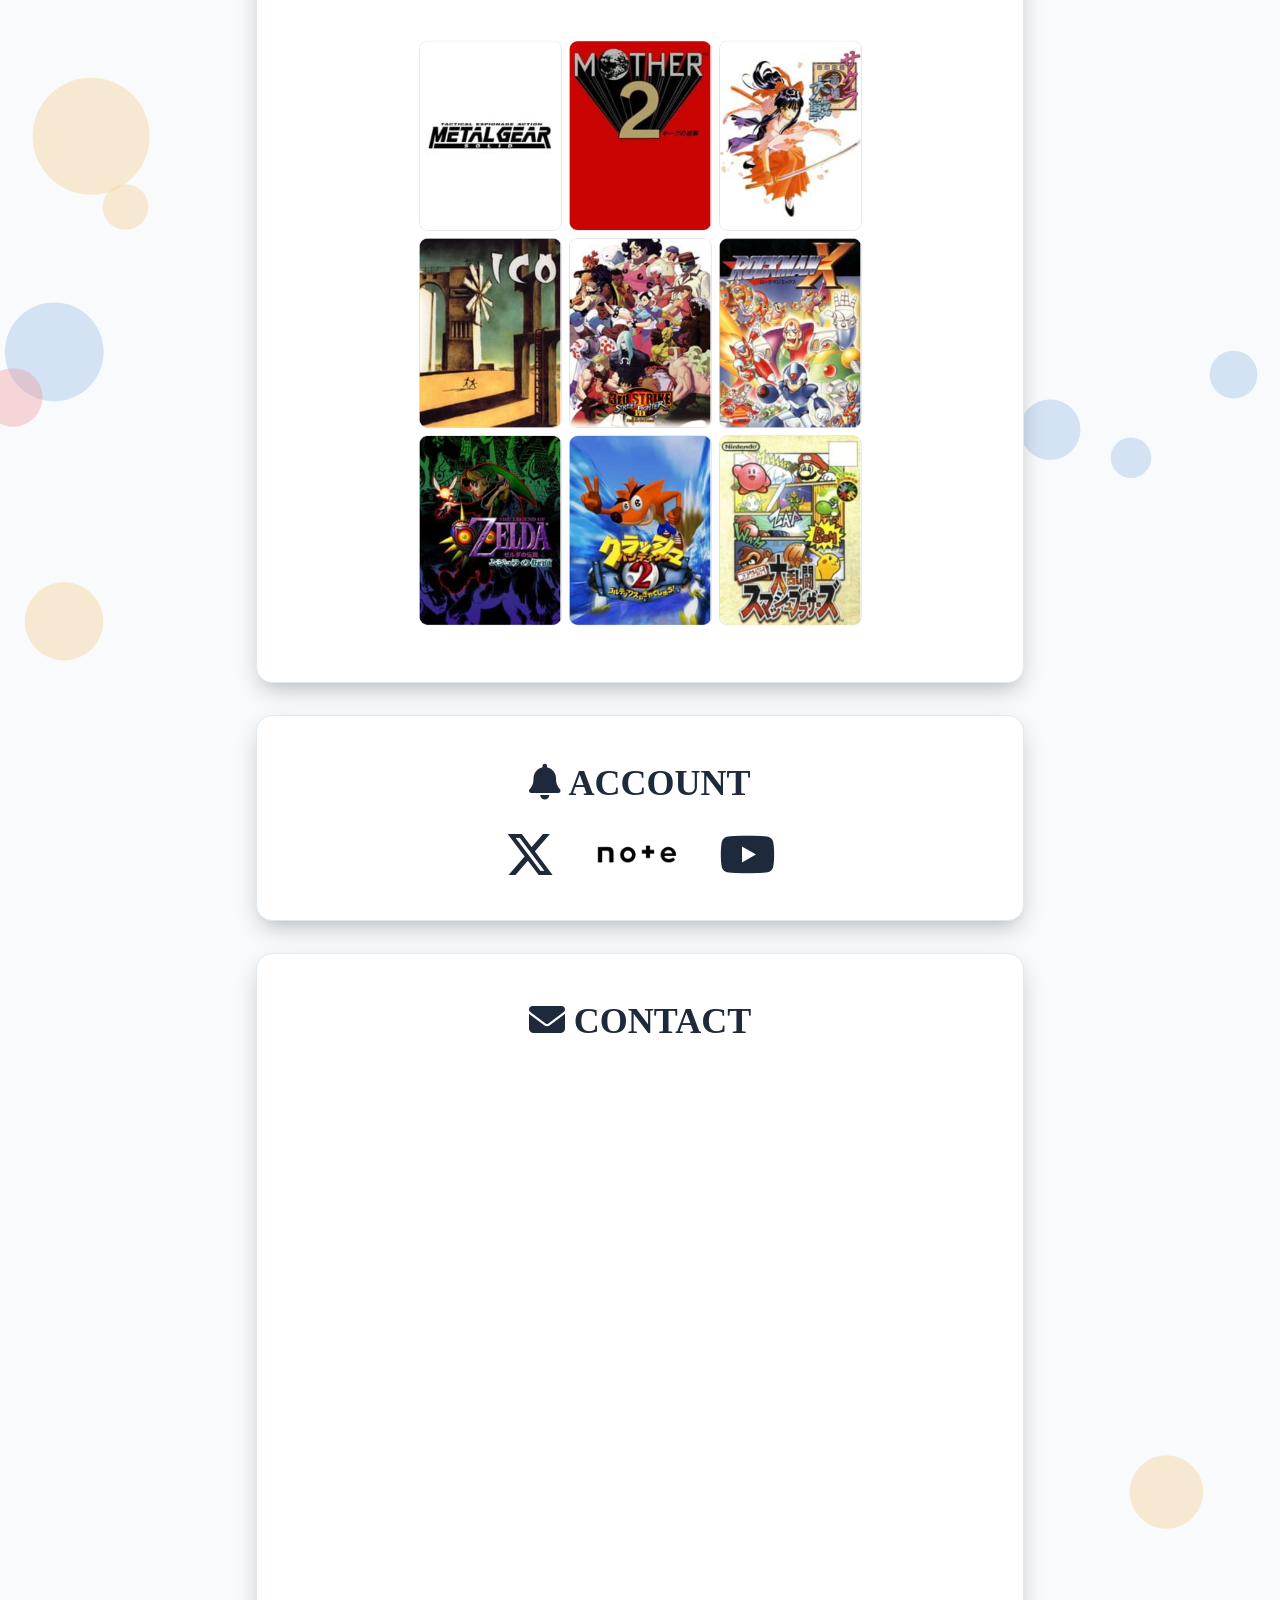
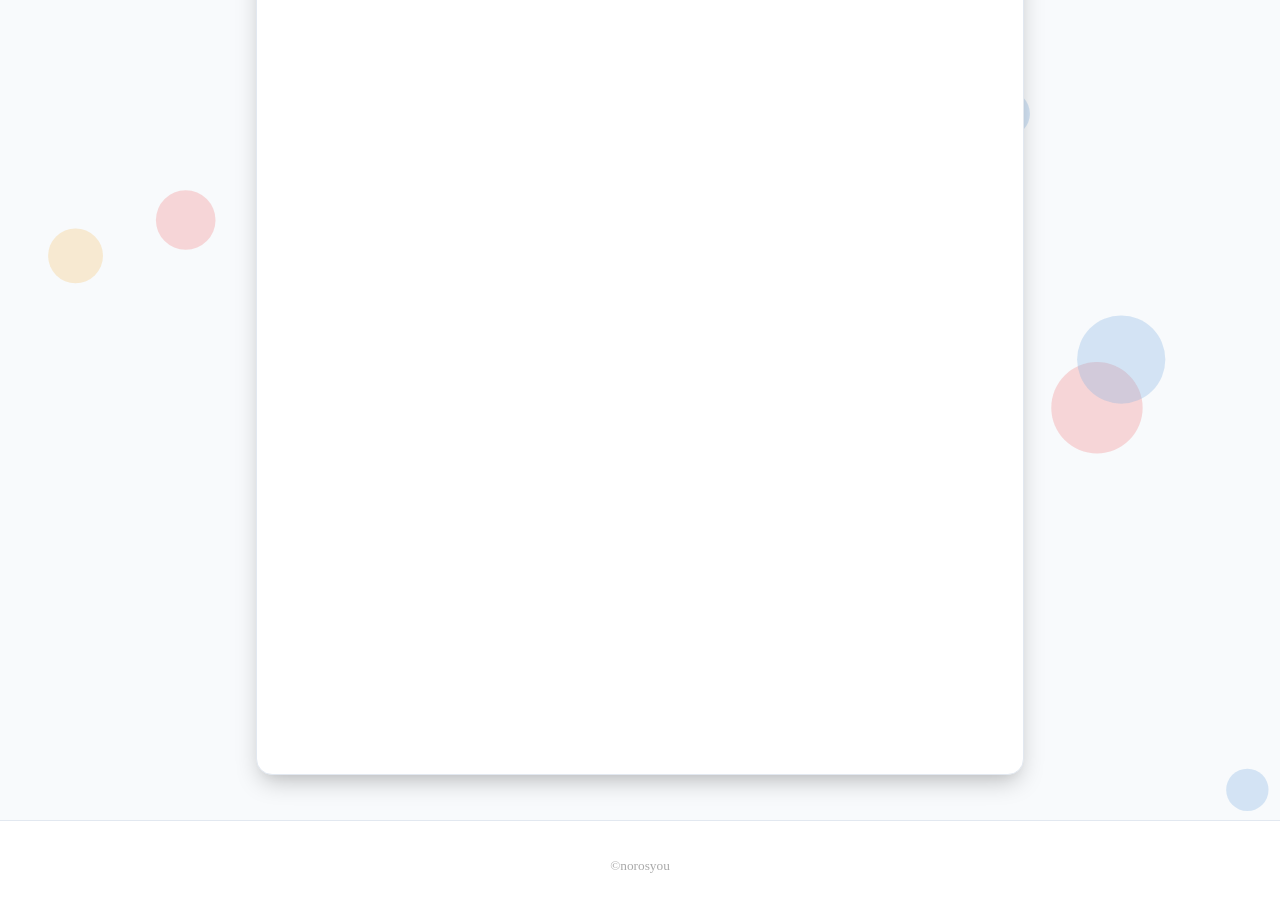
==== commit 1a7e9b29: "フォーム調整" ====
--- a/en/index.html
+++ b/en/index.html
@@ -89,7 +89,7 @@
 		</a>
 		</div>
 		</section>
-		<section>
+		<section id="contact-section">
 			<div id="Contact"></div>
 			<h1 class="contact-title"><i class="fa fa-envelope"></i> CONTACT</h1>
 			<div class="google-form-wrapper">
--- a/css/style.css
+++ b/css/style.css
@@ -309,6 +309,11 @@
     padding: 1rem 1.2rem;
     margin: 2rem 0.5rem;
   }
+.google-form-wrapper iframe {
+    /* 90% に縮小 */
+    transform: scale(0.9);
+    transform-origin: top center;
+  }
 }
 /* アカウントアイコン全体の設定 */
 .account-title {
@@ -354,26 +359,29 @@
   align-items: center;
 }
 
-/* CONTACTセクション */
+/*========= CONTACT ===============*/
+#contact-section {
+  padding: 1rem 0rem;
+}
 .contact-title {
   margin-bottom: 1rem;
 }
 
-/*========= CONTACT フォーム埋め込み用CSS ===============*/
 .google-form-wrapper {
   position: relative;
   width: 100%;
-  max-width: 680px;
-  border-radius: 12px;
+  max-width: 100%;
   overflow: hidden;
-  background-color: #ffffff;
+  padding: 0;
+  margin: 0;
 }
 
 .google-form-wrapper iframe {
   display: block;
   width: 100%;
-  height: 1250px; /* フォームの項目数に合わせてスクロールが出ない高さに調整 */
-  border: none;
+  height: 1300px; /* フォームの項目数に合わせてスクロールが出ない高さに調整 */
+  margin: 0;
+  padding: 0;
 }
 
 /* 右下固定の Page Top ボタン */
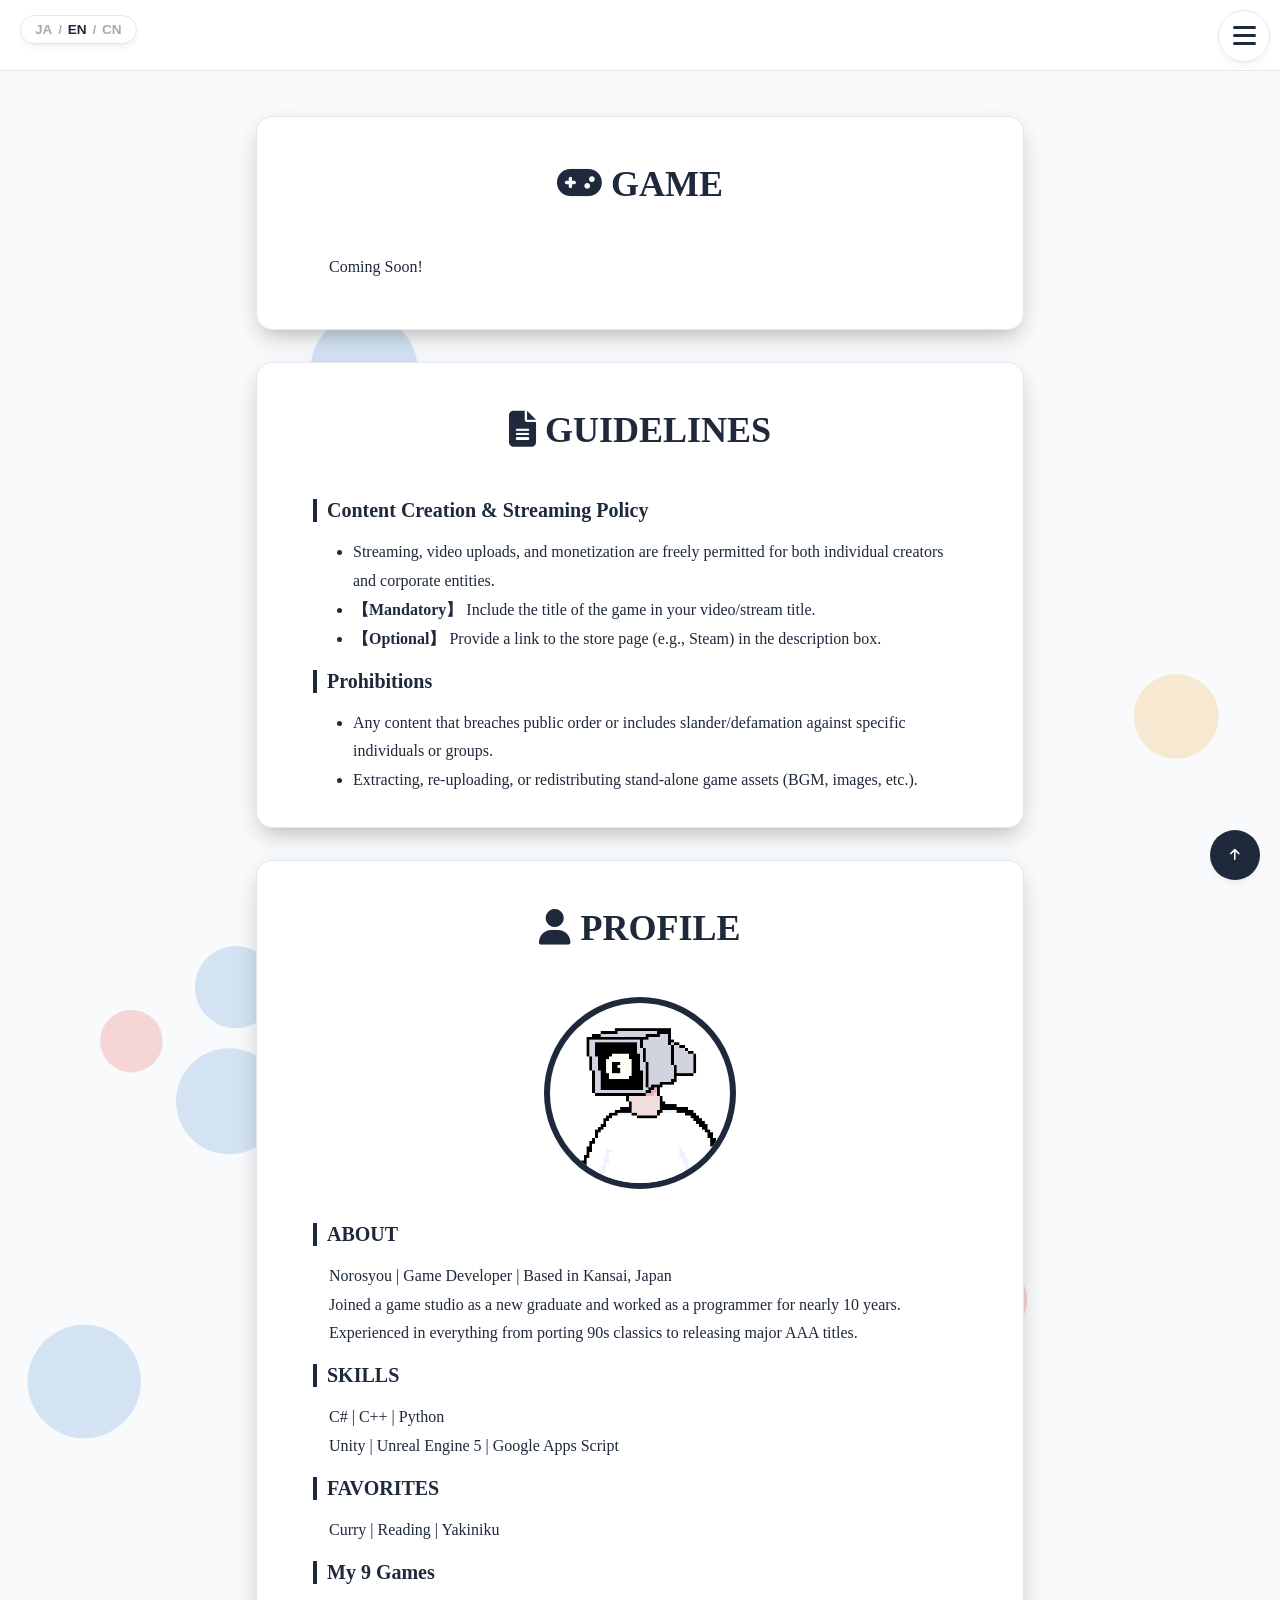
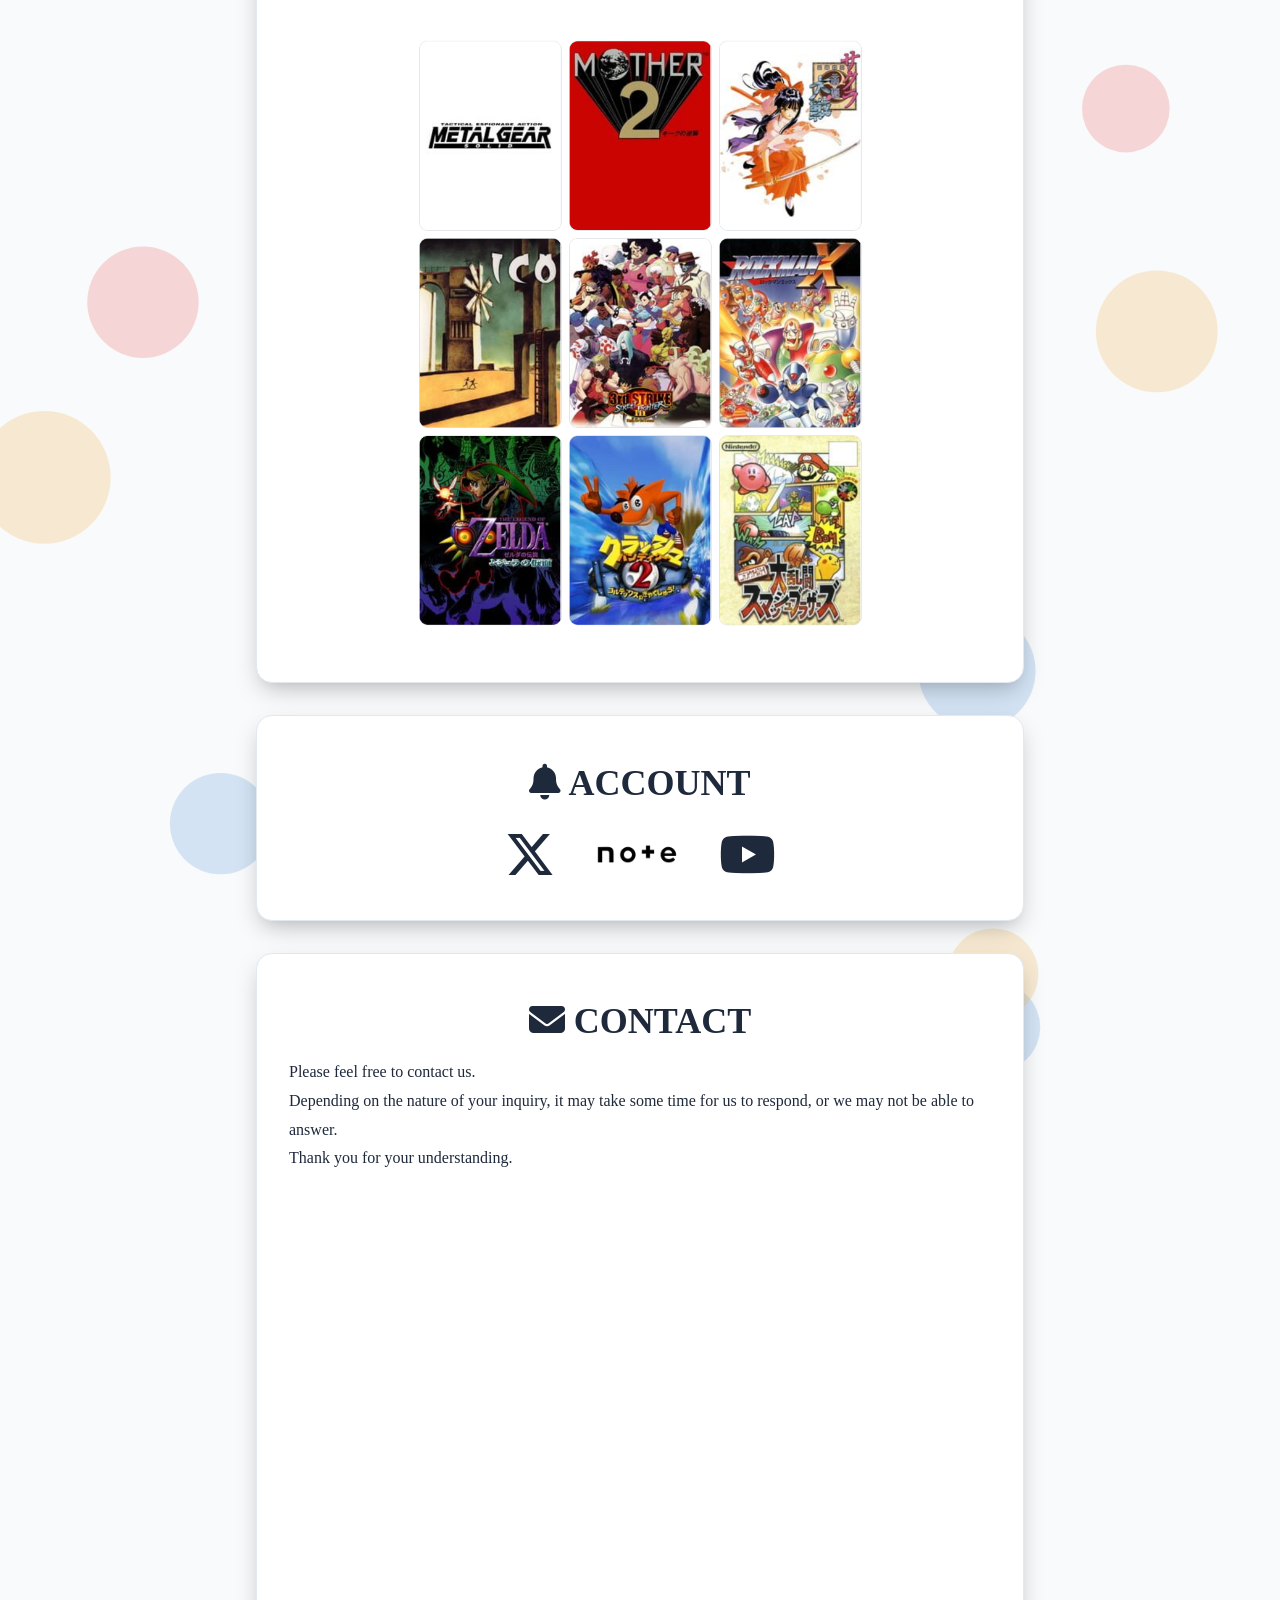
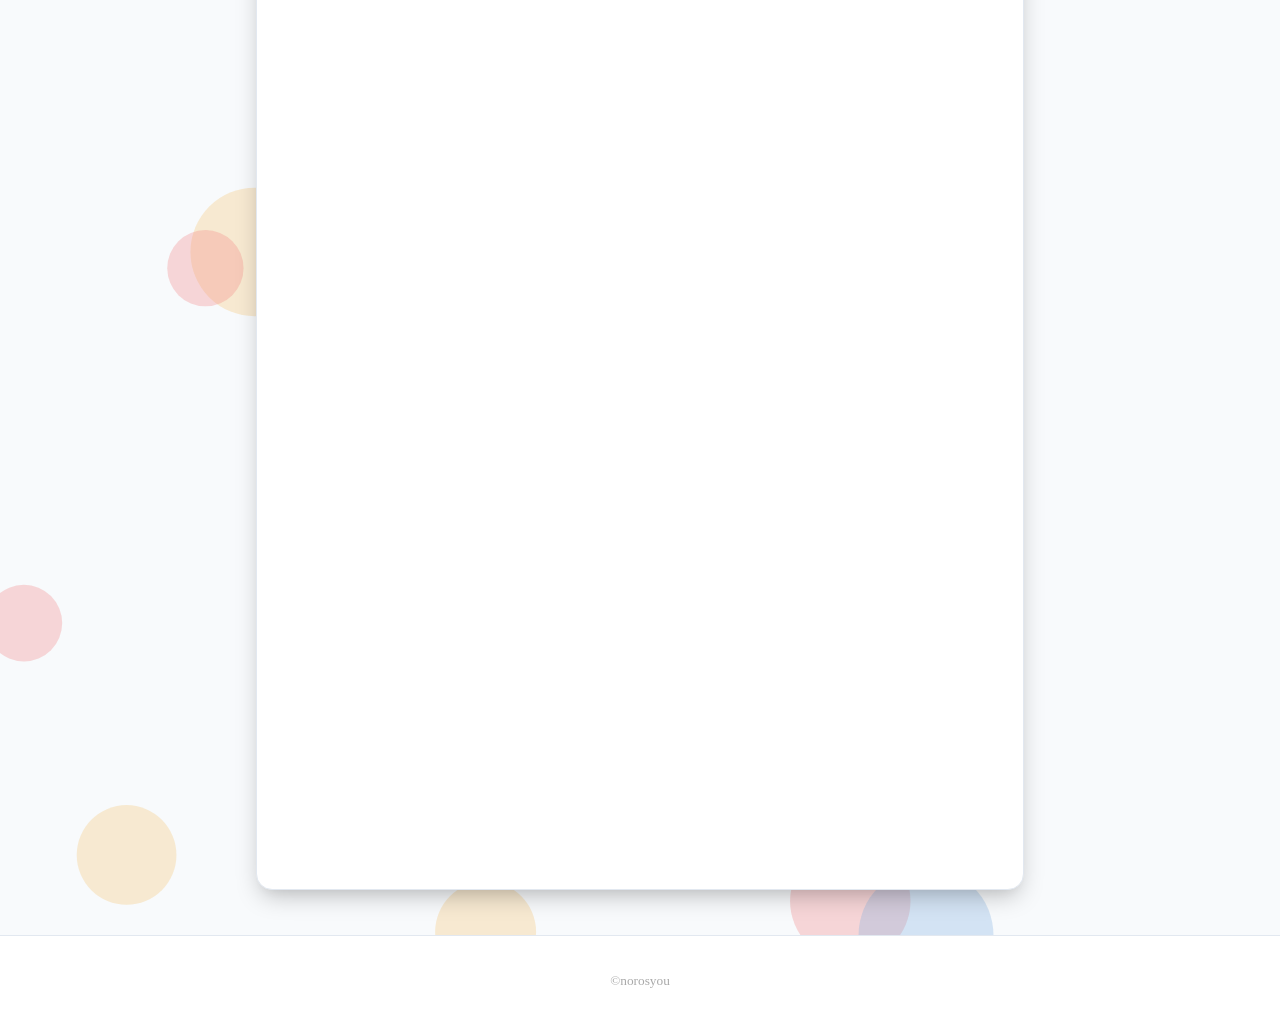
==== commit 583ff498: "index.html の更新" ====
--- a/en/index.html
+++ b/en/index.html
@@ -92,6 +92,9 @@
 		<section id="contact-section">
 			<div id="Contact"></div>
 			<h1 class="contact-title"><i class="fa fa-envelope"></i> CONTACT</h1>
+<p>Please feel free to contact us.</p>
+<p>Depending on the nature of your inquiry, it may take some time for us to respond, or we may not be able to answer.</p>
+<p>Thank you for your understanding.</p>
 			<div class="google-form-wrapper">
 				<iframe 
 					src="https://docs.google.com/forms/d/e/1FAIpQLSdZ-94XayOc2O5N_hapjPuFJv3cIOVJhQOa7vU4EU-iLfKY9Q/viewform?embedded=true" 
--- a/css/style.css
+++ b/css/style.css
@@ -20,13 +20,19 @@
   --lang-switch-bg: #ffffff;
   --lang-switch-btn: #a9a9a9;
   --lang-switch-btn-active: #1e293b;
-  --lang-switch-divider: #64744b;
+  --lang-switch-divider: #a9a9a9;
   --lang-switch-btn-hover: #0088ff;
+  --account-icon: #1e293b;
+  --account-icon-hover: #a9a9a9;
+  --link-btn: #1e293b;
+  --link-btn-hover: #a9a9a9;
+  --presskit-btn: #1e293b;
+  --presskit-btn-hover: #a9a9a9;
   --shadow-sm: 0 4px 6px -1px rgba(0, 0, 0, 0.05), 0 2px 4px -2px rgba(0, 0, 0, 0.05);
   --shadow-lg: 0 10px 25px -5px rgba(0, 0, 0, 0.25), 0 8px 10px -6px rgba(0, 0, 0, 0.04);
 }
 
-/*========= ナビゲーションのためのCSS ===============*/
+/*============= ナビゲーション ===============*/
 /*アクティブになったエリア*/
 #g-nav.panelactive{
   position:fixed;
@@ -47,7 +53,7 @@
   transform: scale(0);
   right:-50px;
   top:calc(50% - 50px);
-  transition: all .6s;
+  transition: all 0.25s;
 }
 
 .circle-bg.circleactive{
@@ -87,8 +93,8 @@
 
 #g-nav.panelactive ul li{
   animation-name:gnaviAnime;
-  animation-duration:1s;
-  animation-delay:.2s;
+  animation-duration:0.5s;
+  animation-delay:.1s;
   animation-fill-mode:forwards;
   opacity:0;
 }
@@ -117,14 +123,15 @@
   justify-content: center;
   gap: 8px;
   white-space: nowrap;
-
+  transition: transform 0.3s ease; 
 }
 
 #g-nav li a:hover {
   color: var(--g-nav-li-a-hover);
-}
-
-/*========= ハンバーガーボタンのためのCSS ===============*/
+  transform: translateY(-3px);
+}
+
+/*============= 右上のハンバーガーボタン ===============*/
 .openbtn1{
   position:fixed;
   top:10px;
@@ -143,7 +150,7 @@
   
 .openbtn1 span{
   display: inline-block;
-  transition: all .4s;
+  transition: all 0.25s;
   position: absolute;
   left: 14px;
   height: 3px;
@@ -180,7 +187,7 @@
     width: 30%;
 }
 
-/*========= レイアウトのためのCSS ===============*/
+/*============= レイアウト ===============*/
 
 body{
   position: relative;
@@ -301,21 +308,50 @@
   margin-bottom: 2rem;
 }
 
-@media screen and (max-width: 768px) {
-  main{
-    padding: 1%;
-  }
-  section{
-    padding: 1rem 1.2rem;
-    margin: 2rem 0.5rem;
-  }
-.google-form-wrapper iframe {
-    /* 90% に縮小 */
-    transform: scale(0.9);
-    transform-origin: top center;
-  }
-}
+/*============ GAME ===============*/
 /* アカウントアイコン全体の設定 */
+.game-title {
+  margin-bottom: 2rem;
+}
+.game-thumb-list {
+  display: flex;
+  flex-direction: column;
+  align-items: center;
+  gap: 1.5rem;
+  margin-top: 1.5rem;
+  margin-bottom: 2rem;
+}
+
+/* ボタン（サムネイル）設定 */
+.game-thumb-item {
+  display: block;
+  width: 320px;
+  height: 240px;
+  padding: 0;
+  border-radius: 12px;
+  overflow: hidden;
+  border: none;
+  box-shadow: var(--shadow-lg);
+  background: none;
+  cursor: pointer;
+  transition: transform 0.3s ease; /* 上に動くアニメーションのみ設定 */
+}
+
+.game-thumb-item img {
+  width: 100%;
+  height: 100%;
+  object-fit: cover;
+  display: block;
+}
+
+/* ホバー時の設定 */
+.game-thumb-item:hover {
+  transform: translateY(-5px);   /* 少し上に上がる */
+  border-color: transparent;     /* 枠線の色は変えない */
+  filter: brightness(1.15);
+}
+
+/*============= ACCOUNT ===============*/
 .account-title {
   margin-bottom: 0rem;
 }
@@ -335,12 +371,12 @@
   align-items: center;
   justify-content: center;
   text-decoration: none;
-  color: var(--text-main);
+  color: var(--account-icon);
   transition: all 0.3s ease;
 }
 
 #account-icon a:hover {
-  color: var(--accent-primary);
+  color: var(--account-icon-hover);
   transform: translateY(-4px);
 }
 
@@ -349,6 +385,12 @@
   height: 100px;
   width: auto;
   display: block;
+  filter: brightness(0) invert(0);
+  transition: filter 0.2s ease;
+}
+
+#account-icon .note-icon:hover {
+  filter: brightness(0) invert(0.8);
 }
 
 /* Font Awesomeアイコン（Xなど）の設定 */
@@ -359,7 +401,7 @@
   align-items: center;
 }
 
-/*========= CONTACT ===============*/
+/*============= CONTACT ===============*/
 #contact-section {
   padding: 1rem 0rem;
 }
@@ -372,6 +414,7 @@
   width: 100%;
   max-width: 100%;
   overflow: hidden;
+  border-radius: 8px;
   padding: 0;
   margin: 0;
 }
@@ -384,7 +427,7 @@
   padding: 0;
 }
 
-/* 右下固定の Page Top ボタン */
+/*============= 右下固定の Page Top ボタン ===============*/
 #page-top{
   position: fixed;
   right: 20px;
@@ -407,10 +450,10 @@
 #page-top:hover {
   background-color:var(--page-top-hover-bg);
   transform: translateY(-3px);
-  box-shadow: var(--shadow-sm);
-}
-
-/* 左上固定の言語切替ボタン */
+}
+
+/*============= 左上固定の言語切替ボタン ===============*/
+
 .lang-switch-container {
   position: fixed;
   top: 15px;
@@ -434,9 +477,11 @@
   color: var(--lang-switch-btn);
   text-decoration: none;
   transition: color 0.2s ease;
+  transition: all 0.3s ease;
 }
 
 .lang-switch-btn:hover {
+  transform: translateY(-3px);
   color:var(--lang-switch-btn-hover);
 }
 
@@ -450,7 +495,7 @@
   font-size: 0.75rem;
 }
 
-/* フッター */
+/*============= フッター ===============*/
 #footer{
   text-align: center;
   color: var(--footer-text);
@@ -461,7 +506,7 @@
   z-index: 10;
 }
 
-/* 背景パーティクル */
+/*============= 背景パーティクル ===============*/
 #bg-canvas {
   position: absolute;
   top: 0;
@@ -470,4 +515,164 @@
   height: 100%;
   z-index: 1;          /* コンテンツの後ろに配置 */
   pointer-events: none;  /* ボタンなどのクリックを邪魔しない */
-}+}
+
+/*========= BACK ボタン ===============*/
+/*========= 右上固定コンテナ ===============*/
+.back-btn-container {
+  position: fixed;
+  top: 15px;
+  right: 20px;
+  z-index: 1000;
+}
+
+/*========= BACK ボタン ===============*/
+.back-btn {
+  display: inline-flex;
+  align-items: center;
+  gap: 0.5rem;
+  padding: 0.6rem 1.2rem;
+  font-size: 0.9rem;
+  font-weight: 600;
+  letter-spacing: 0.05em;
+  color: var(--text-main);
+  background-color: var(--bg-card);
+  border: 1px solid var(--border-color);
+  box-shadow: var(--shadow-sm);
+  border-radius: 30px;
+  text-decoration: none;
+  transition: transform 0.3s ease;
+  cursor: pointer;
+}
+
+.back-btn i {
+  font-size: 0.85rem;
+}
+
+/* ホバー時に少し上に上がる */
+.back-btn:hover {
+  transform: translateY(-5px);
+}
+
+/*========= GAME DETAIL PAGE ===============*/
+.game-title {
+  font-size: 2rem;
+  font-weight: 700;
+  letter-spacing: 0.05em;
+  margin-top: 0rem;
+  margin-bottom: 2rem;
+  text-align: center;
+}
+
+/* YouTube動画（16:9 レスポンシブ固定） */
+.video-container {
+  position: relative;
+  width: 100%;
+  padding-top: 56.25%; /* 16:9 の比率 */
+  border-radius: 12px;
+  overflow: hidden;
+  background-color: #000;
+  margin-bottom: 1.5rem;
+}
+
+.video-container iframe {
+  position: absolute;
+  top: 0;
+  left: 0;
+  width: 100%;
+  height: 100%;
+  border: 0;
+}
+
+/* 外部リンクボタン */
+.game-links {
+  display: flex;
+  flex-wrap: wrap;
+  margin-bottom: 1rem;
+  margin-left: 1rem;
+}
+
+.link-btn {
+  display: inline-flex;
+  align-items: center;
+  padding: 0.8rem 1rem;
+  font-weight: 600;
+  font-size: 2rem;
+  text-decoration: none;
+  color: var(--link-btn);
+  transition: transform 0.2s ease, color 0.2s ease;
+}
+
+.link-btn:hover {
+  color: var(--link-btn-hover);
+  transform: translateY(-3px);
+}
+
+/* ボタン内のSVG画像用スタイル */
+.link-btn .btn-svg-icon {
+  width: 1em;
+  height: 1em;
+  filter: brightness(0) invert(0);
+  transition: filter 0.2s ease;
+}
+
+.link-btn .btn-svg-icon:hover {
+  filter: brightness(0) invert(0.8);
+}
+
+/* 説明テキスト  */
+.game-description {
+  margin-top: 0rem;
+  margin-bottom: 2rem;
+}
+
+/*========= プレスキットエリア ===============*/
+
+.presskit-section h2 {
+  margin-bottom: 1.5rem;
+}
+
+/* 画像風のカプセル型ダウンロードボタン */
+.presskit-btn {
+  display: inline-flex;
+  align-items: center;
+  justify-content: center;
+  gap: 0.6rem;
+  margin-left: 2rem;
+  padding: 0.8rem 2.2rem;
+  font-weight: 600;
+  font-size: 0.95rem;
+  color: #ffffff;
+  background-color: var(--presskit-btn);
+  border-radius: 50px;
+  text-decoration: none;
+  border: none;
+  box-shadow: var(--shadow-sm);
+  transition: transform 0.2s ease, background-color 0.2s ease, box-shadow 0.2s ease;
+  cursor: pointer;
+}
+
+.presskit-btn:hover {
+  background-color: var(--presskit-btn-hover);
+  transform: translateY(-3px);
+}
+
+/*============= スマホ対応 ===============*/
+@media screen and (max-width: 768px) {
+  main {
+    /* 左右の最低限の余白を確保 */
+    padding: 0.5rem;
+  }
+
+  section {
+    /* スマホでは内側の左右余白を少し抑える */
+    padding: 1.2rem 1rem;
+    /* 左右のマージンを無くして表示幅を広げる */
+    margin: 1.5rem 0;
+  }
+
+  .google-form-wrapper iframe {
+    /* フォームの項目数に合わせてスクロールが出ない高さに調整 */
+    height: 1400px;
+  }
+}
